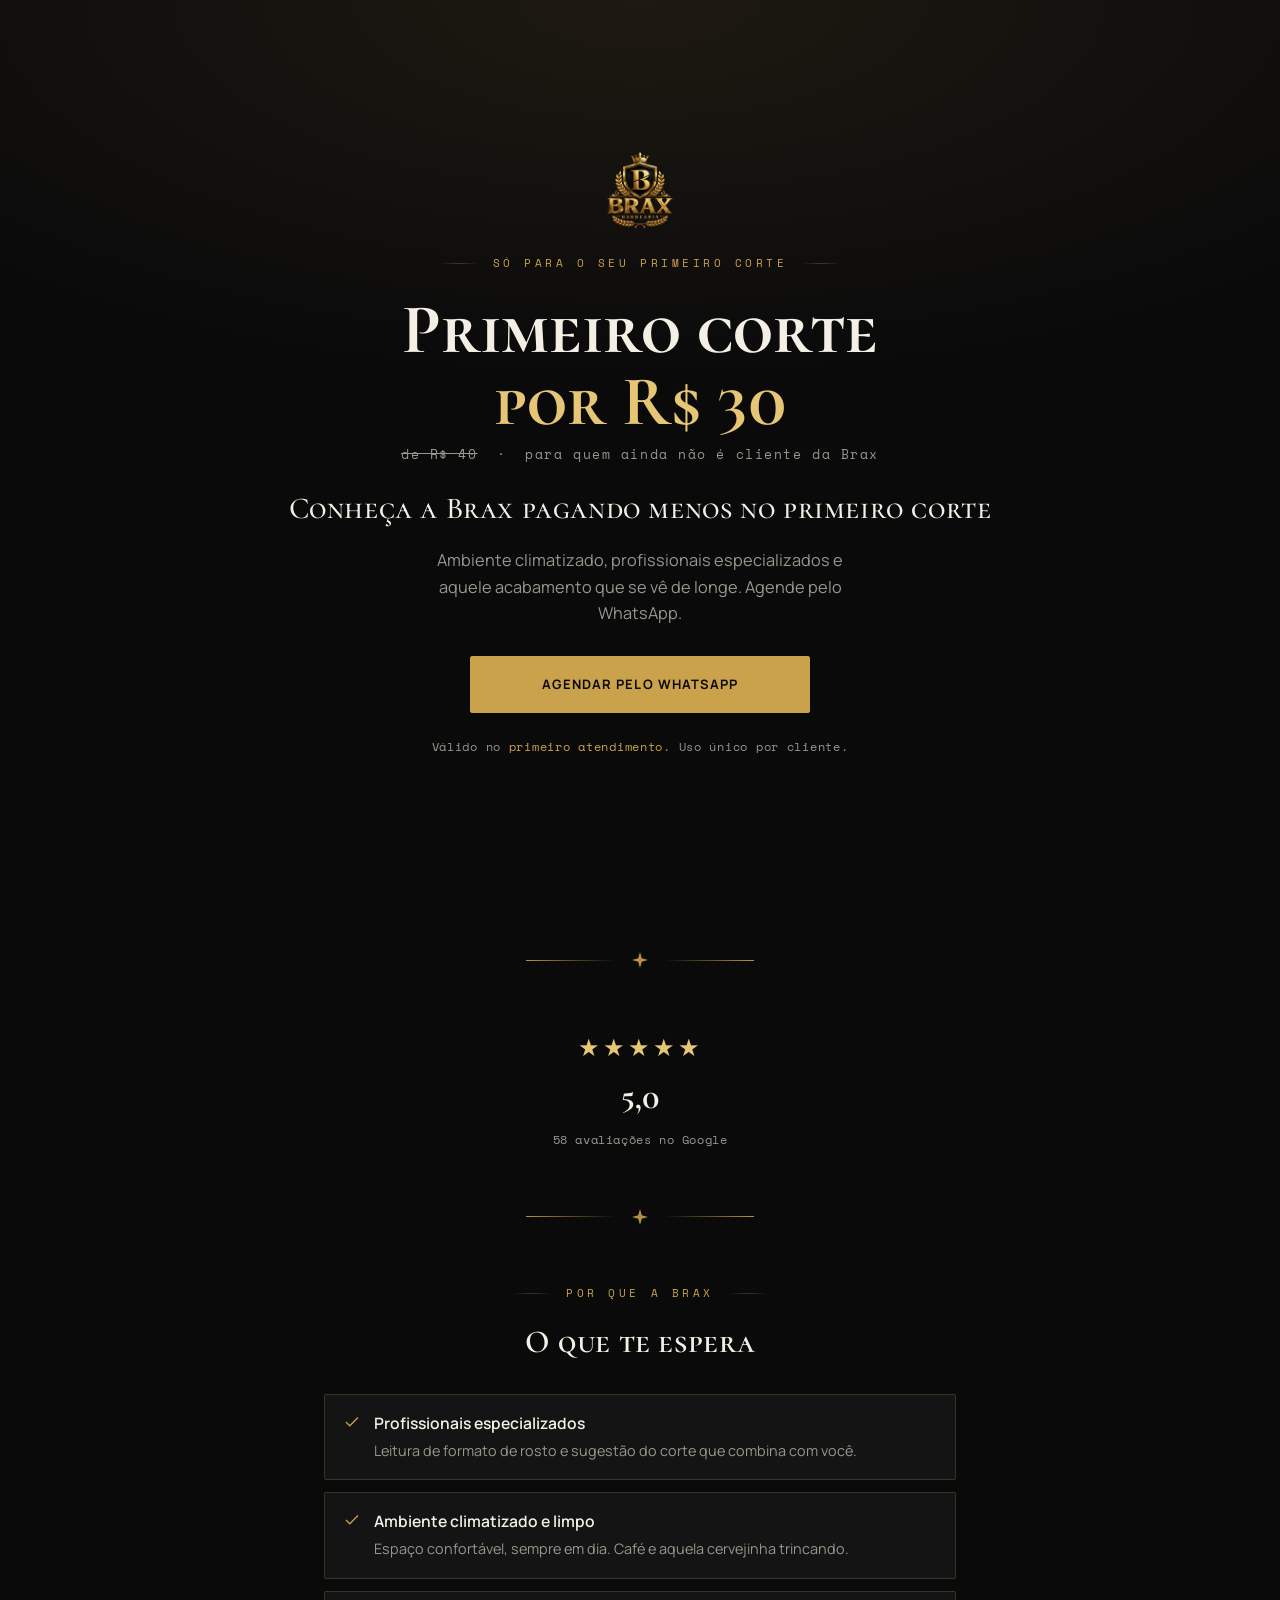
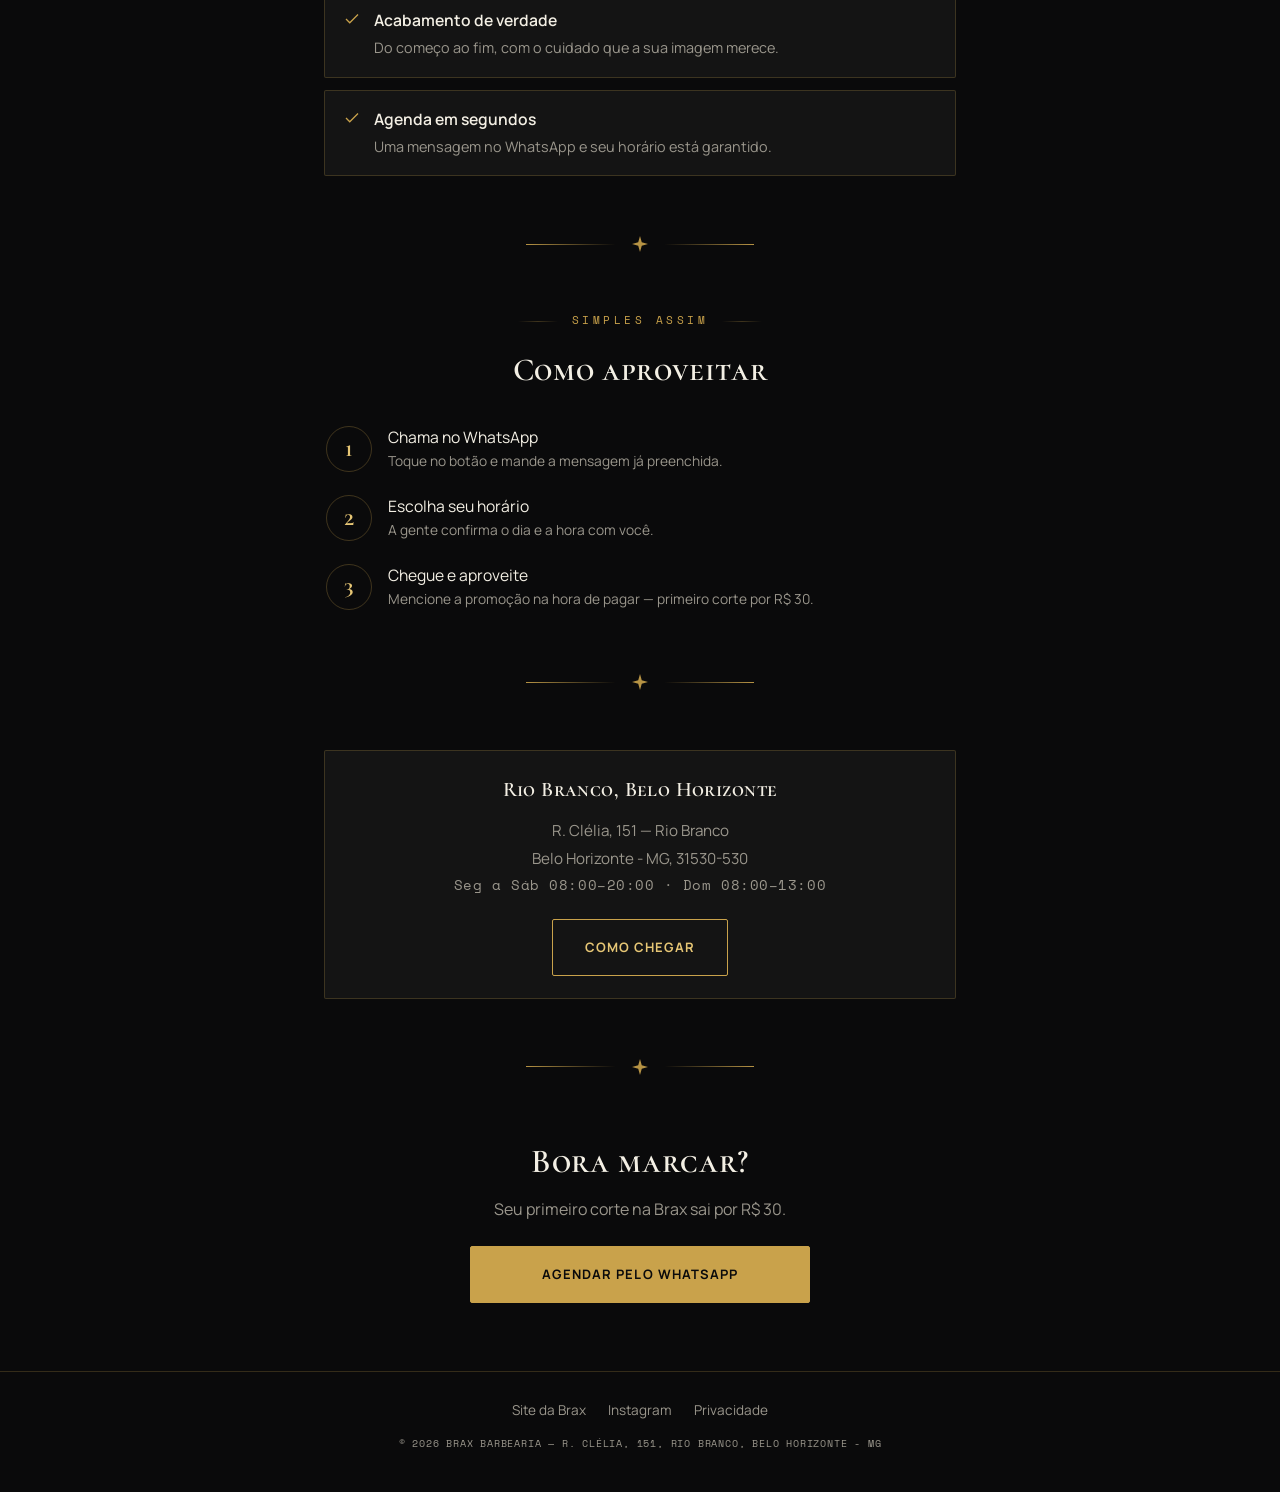
==== Site Brax/promo/index.html @ 13283f32 "promo: versao fixa sem mes (oferta permanente); instrucoes p/ promo sazonal no comentario Co-Authore" ====
<!DOCTYPE html>
<html lang="pt-BR">
<head>
<meta charset="UTF-8">
<meta name="viewport" content="width=device-width, initial-scale=1.0">
<title>Promoção — Primeiro corte por R$ 30 | Brax Barbearia</title>
<meta name="description" content="Primeiro corte na Brax Barbearia por R$ 30. Oferta para novos clientes em Belo Horizonte. Agende pelo WhatsApp.">
<link rel="canonical" href="https://braxbarbearia.com.br/promo">

<!-- Google tag (gtag.js) -->
<script async src="https://www.googletagmanager.com/gtag/js?id=G-MPMCFSD4QN"></script>
<script>
  window.dataLayer = window.dataLayer || [];
  function gtag(){dataLayer.push(arguments);}
  gtag('js', new Date());
  gtag('config', 'G-MPMCFSD4QN', { page_path: '/promo' });
</script>

<link rel="icon" type="image/x-icon" href="../assets/favicon.ico">
<link rel="icon" type="image/png" sizes="192x192" href="../assets/favicon-192.png">
<link rel="apple-touch-icon" sizes="180x180" href="../assets/apple-touch-icon.png">

<meta property="og:type" content="website">
<meta property="og:url" content="https://braxbarbearia.com.br/promo">
<meta property="og:title" content="Primeiro corte por R$ 30 — Brax Barbearia">
<meta property="og:description" content="Oferta para novos clientes. Agende pelo WhatsApp e venha conhecer a Brax.">
<meta property="og:image" content="https://braxbarbearia.com.br/assets/og-image.jpg">
<meta property="og:image:width" content="1200">
<meta property="og:image:height" content="630">
<meta property="og:locale" content="pt_BR">
<meta name="twitter:card" content="summary_large_image">
<meta name="twitter:title" content="Primeiro corte por R$ 30 — Brax Barbearia">
<meta name="twitter:description" content="Oferta para novos clientes. Agende pelo WhatsApp.">
<meta name="twitter:image" content="https://braxbarbearia.com.br/assets/og-image.jpg">

<link rel="preconnect" href="https://fonts.googleapis.com">
<link rel="preconnect" href="https://fonts.gstatic.com" crossorigin>
<link href="https://fonts.googleapis.com/css2?family=Cormorant+SC:wght@500;600;700&family=Manrope:wght@400;500;600;700&family=Space+Mono:wght@400;700&display=swap" rel="stylesheet">

<style>
  :root{
    --bg:#0a0a0b;
    --surface:#141414;
    --surface-2:#1b1a18;
    --gold:#c9a24b;
    --gold-bright:#e6c675;
    --gold-dim: rgba(201,162,75,0.28);
    --ivory:#f3efe4;
    --muted:#9a968c;
    --line: rgba(201,162,75,0.22);
    --radius: 2px;
  }
  *{ margin:0; padding:0; box-sizing:border-box; }
  html{ scroll-behavior:smooth; }
  body{
    background:var(--bg);
    color:var(--ivory);
    font-family:'Manrope', -apple-system, BlinkMacSystemFont, 'Segoe UI', sans-serif;
    line-height:1.6;
    -webkit-font-smoothing:antialiased;
    overflow-x:hidden;
  }
  h1,h2,h3{ font-family:'Cormorant SC', 'Palatino Linotype', Georgia, serif; font-weight:600; letter-spacing:0.02em; text-wrap:balance; }
  .mono{ font-family:'Space Mono', ui-monospace, monospace; }
  a{ color:inherit; text-decoration:none; }
  img{ max-width:100%; display:block; }
  .wrap{ max-width:680px; margin:0 auto; padding:0 24px; }

  .eyebrow{
    font-family:'Space Mono', monospace;
    font-size:11px; letter-spacing:0.32em; text-transform:uppercase;
    color:var(--gold);
    display:flex; align-items:center; justify-content:center; gap:14px;
  }
  .eyebrow::before, .eyebrow::after{
    content:""; width:40px; height:1px;
    background:linear-gradient(to right, transparent, var(--gold-dim), transparent);
  }

  .btn{
    display:inline-flex; align-items:center; justify-content:center; gap:10px;
    padding:17px 32px;
    font-family:'Manrope', sans-serif;
    font-size:13px; letter-spacing:0.08em; text-transform:uppercase; font-weight:700;
    border-radius:var(--radius);
    transition: transform .25s ease, box-shadow .25s ease, background .25s ease, color .25s ease;
    cursor:pointer;
  }
  .btn-primary{ background:var(--gold); color:var(--bg); border:1px solid var(--gold); }
  .btn-primary:hover{ background:var(--gold-bright); transform:translateY(-2px); box-shadow:0 14px 30px -12px rgba(201,162,75,0.55); }
  .btn-ghost{ background:transparent; color:var(--gold-bright); border:1px solid var(--gold); }
  .btn-ghost:hover{ border-color:var(--gold-bright); transform:translateY(-2px); }

  /* ---------- HERO ---------- */
  .hero{
    min-height:100svh;
    display:flex; flex-direction:column; align-items:center; justify-content:center;
    text-align:center;
    padding:64px 24px 56px;
    position:relative;
    background:
      radial-gradient(120% 70% at 50% 0%, rgba(201,162,75,0.10), transparent 60%),
      var(--bg);
  }
  .hero-logo{ width:74px; height:auto; margin-bottom:26px; opacity:.95; }
  .hero .eyebrow{ margin-bottom:22px; }
  .price-line{
    font-family:'Cormorant SC', Georgia, serif;
    font-weight:700;
    font-size:clamp(2.6rem, 11vw, 4.4rem);
    line-height:1.02;
    color:var(--ivory);
    margin-bottom:6px;
  }
  .price-line .val{ color:var(--gold-bright); }
  .from{
    font-family:'Space Mono', monospace;
    font-size:13px; letter-spacing:0.12em; color:var(--muted);
    margin-bottom:20px;
  }
  .from s{ color:var(--muted); }
  h1{
    font-size:clamp(1.35rem, 4.6vw, 1.9rem);
    font-weight:500;
    color:var(--ivory);
    margin-bottom:14px;
  }
  .hero p.sub{
    color:var(--muted);
    font-size:1.02rem;
    max-width:44ch;
    margin:0 auto 30px;
  }
  .cta-row{ display:flex; flex-direction:column; gap:12px; width:100%; max-width:340px; margin:0 auto; }
  .cta-row .btn{ width:100%; }
  .valid{
    margin-top:24px;
    font-family:'Space Mono', monospace;
    font-size:12px; letter-spacing:0.06em; color:var(--muted);
  }
  .valid strong{ color:var(--gold); font-weight:400; }

  /* ---------- DIVIDER ---------- */
  .divider{
    display:flex; align-items:center; justify-content:center; gap:16px;
    padding:52px 0; opacity:.9;
  }
  .divider .rule{ height:1px; width:90px; background:linear-gradient(to var(--dir,right), transparent, var(--gold)); }
  .divider .rule.left{ --dir:left; }

  /* ---------- SECTIONS ---------- */
  section.block{ padding:8px 0; }
  .section-head{ text-align:center; margin-bottom:26px; }
  .section-head .eyebrow{ margin-bottom:14px; }
  .section-head h2{ font-size:clamp(1.5rem, 5vw, 2rem); color:var(--ivory); }

  .rating{
    display:flex; flex-direction:column; align-items:center; gap:6px;
    text-align:center;
  }
  .rating .stars{ color:var(--gold-bright); font-size:1.5rem; letter-spacing:3px; }
  .rating .score{ font-family:'Cormorant SC', serif; font-weight:700; font-size:2rem; color:var(--ivory); }
  .rating .count{ font-family:'Space Mono', monospace; font-size:12px; letter-spacing:.05em; color:var(--muted); }

  .perks{ display:grid; gap:12px; }
  .perk{
    display:flex; align-items:flex-start; gap:13px;
    background:var(--surface);
    border:1px solid var(--line);
    border-radius:var(--radius);
    padding:16px 18px;
  }
  .perk svg{ flex-shrink:0; margin-top:2px; color:var(--gold); }
  .perk b{ display:block; font-weight:600; color:var(--ivory); margin-bottom:2px; font-size:.98rem; }
  .perk span{ color:var(--muted); font-size:.9rem; }

  .steps{ display:grid; gap:14px; counter-reset:s; }
  .step{
    display:grid; grid-template-columns:auto 1fr; gap:16px; align-items:center;
    padding:4px 2px;
  }
  .step::before{
    counter-increment:s; content:counter(s);
    font-family:'Cormorant SC', serif; font-weight:700; font-size:1.4rem;
    color:var(--gold-bright);
    width:44px; height:44px; display:grid; place-items:center;
    border:1px solid var(--gold-dim); border-radius:50%;
  }
  .step p{ color:var(--ivory); font-size:.98rem; }
  .step p span{ display:block; color:var(--muted); font-size:.86rem; }

  .loc{
    background:var(--surface);
    border:1px solid var(--line);
    border-radius:var(--radius);
    padding:22px;
    text-align:center;
  }
  .loc h3{ font-size:1.3rem; color:var(--ivory); margin-bottom:12px; }
  .loc .info{ color:var(--muted); font-size:.95rem; margin-bottom:4px; }
  .loc .info.mono{ font-size:.85rem; letter-spacing:.04em; }
  .loc .btn{ margin-top:18px; }

  .final{
    text-align:center;
    padding:8px 0 12px;
  }
  .final h2{ font-size:clamp(1.5rem, 5.5vw, 2.1rem); color:var(--ivory); margin-bottom:8px; }
  .final p{ color:var(--muted); margin-bottom:24px; }
  .final .btn{ width:100%; max-width:340px; }

  footer{
    margin-top:56px;
    border-top:1px solid var(--line);
    padding:28px 24px 40px;
    text-align:center;
  }
  footer .flinks{ display:flex; gap:22px; justify-content:center; flex-wrap:wrap; margin-bottom:14px; font-size:.85rem; }
  footer .flinks a{ color:var(--muted); transition:color .2s; }
  footer .flinks a:hover{ color:var(--gold-bright); }
  footer .copy{ font-family:'Space Mono', monospace; font-size:10px; letter-spacing:.08em; color:var(--muted); }

  :focus-visible{ outline:2px solid var(--gold-bright); outline-offset:3px; }
  @media (prefers-reduced-motion: reduce){
    *{ transition-duration:.01ms !important; scroll-behavior:auto !important; }
  }
</style>
</head>
<body>

<!-- ============================================================= -->
<!--  VERSÃO FIXA (padrão): oferta permanente de primeiro corte.     -->
<!--                                                                 -->
<!--  Para uma PROMO SAZONAL COM PRAZO (Dia dos Pais, Namorados...):  -->
<!--   1. eyebrow  -> nome da data ("Dia dos Pais")                   -->
<!--   2. price-line / from / h1 / sub -> a oferta do evento          -->
<!--   3. .valid   -> "Só até DD/MM." (prazo real)                    -->
<!--   4. texto do WhatsApp nos 2 botões (data-wa)                    -->
<!--  Depois do evento, voltar para esta versão fixa.                 -->
<!-- ============================================================= -->

<section class="hero">
  <img src="../assets/logo.png" alt="Brax Barbearia" class="hero-logo">
  <p class="eyebrow">Só para o seu primeiro corte</p>

  <div class="price-line">Primeiro corte<br><span class="val">por R$ 30</span></div>
  <p class="from"><s>de R$ 40</s> &nbsp;·&nbsp; para quem ainda não é cliente da Brax</p>

  <h1>Conheça a Brax pagando menos no primeiro corte</h1>
  <p class="sub">Ambiente climatizado, profissionais especializados e aquele acabamento que se vê de longe. Agende pelo WhatsApp.</p>

  <div class="cta-row">
    <a class="btn btn-primary" data-wa href="https://wa.me/5531992916354?text=Ol%C3%A1!%20Vim%20pela%20promo%C3%A7%C3%A3o%20do%20primeiro%20corte%20por%20R%2430%20e%20quero%20agendar." target="_blank" rel="noopener">Agendar pelo WhatsApp</a>
  </div>

  <p class="valid">Válido no <strong>primeiro atendimento</strong>. Uso único por cliente.</p>
</section>

<div class="divider"><span class="rule left"></span><svg width="16" height="16" viewBox="0 0 18 18" fill="none"><path d="M9 0L11 7L18 9L11 11L9 18L7 11L0 9L7 7L9 0Z" fill="#c9a24b"/></svg><span class="rule"></span></div>

<div class="wrap">

  <section class="block">
    <div class="rating">
      <span class="stars">★★★★★</span>
      <span class="score">5,0</span>
      <span class="count">58 avaliações no Google</span>
    </div>
  </section>

  <div class="divider"><span class="rule left"></span><svg width="16" height="16" viewBox="0 0 18 18" fill="none"><path d="M9 0L11 7L18 9L11 11L9 18L7 11L0 9L7 7L9 0Z" fill="#c9a24b"/></svg><span class="rule"></span></div>

  <section class="block">
    <div class="section-head">
      <p class="eyebrow">Por que a Brax</p>
      <h2>O que te espera</h2>
    </div>
    <div class="perks">
      <div class="perk">
        <svg width="18" height="18" viewBox="0 0 24 24" fill="none" stroke="currentColor" stroke-width="1.7"><path d="M20 6 9 17l-5-5"/></svg>
        <div><b>Profissionais especializados</b><span>Leitura de formato de rosto e sugestão do corte que combina com você.</span></div>
      </div>
      <div class="perk">
        <svg width="18" height="18" viewBox="0 0 24 24" fill="none" stroke="currentColor" stroke-width="1.7"><path d="M20 6 9 17l-5-5"/></svg>
        <div><b>Ambiente climatizado e limpo</b><span>Espaço confortável, sempre em dia. Café e aquela cervejinha trincando.</span></div>
      </div>
      <div class="perk">
        <svg width="18" height="18" viewBox="0 0 24 24" fill="none" stroke="currentColor" stroke-width="1.7"><path d="M20 6 9 17l-5-5"/></svg>
        <div><b>Acabamento de verdade</b><span>Do começo ao fim, com o cuidado que a sua imagem merece.</span></div>
      </div>
      <div class="perk">
        <svg width="18" height="18" viewBox="0 0 24 24" fill="none" stroke="currentColor" stroke-width="1.7"><path d="M20 6 9 17l-5-5"/></svg>
        <div><b>Agenda em segundos</b><span>Uma mensagem no WhatsApp e seu horário está garantido.</span></div>
      </div>
    </div>
  </section>

  <div class="divider"><span class="rule left"></span><svg width="16" height="16" viewBox="0 0 18 18" fill="none"><path d="M9 0L11 7L18 9L11 11L9 18L7 11L0 9L7 7L9 0Z" fill="#c9a24b"/></svg><span class="rule"></span></div>

  <section class="block">
    <div class="section-head">
      <p class="eyebrow">Simples assim</p>
      <h2>Como aproveitar</h2>
    </div>
    <div class="steps">
      <div class="step"><p>Chama no WhatsApp<span>Toque no botão e mande a mensagem já preenchida.</span></p></div>
      <div class="step"><p>Escolha seu horário<span>A gente confirma o dia e a hora com você.</span></p></div>
      <div class="step"><p>Chegue e aproveite<span>Mencione a promoção na hora de pagar — primeiro corte por R$ 30.</span></p></div>
    </div>
  </section>

  <div class="divider"><span class="rule left"></span><svg width="16" height="16" viewBox="0 0 18 18" fill="none"><path d="M9 0L11 7L18 9L11 11L9 18L7 11L0 9L7 7L9 0Z" fill="#c9a24b"/></svg><span class="rule"></span></div>

  <section class="block">
    <div class="loc">
      <h3>Rio Branco, Belo Horizonte</h3>
      <p class="info">R. Clélia, 151 — Rio Branco</p>
      <p class="info">Belo Horizonte - MG, 31530-530</p>
      <p class="info mono">Seg a Sáb 08:00–20:00 · Dom 08:00–13:00</p>
      <a class="btn btn-ghost" href="https://www.google.com/maps/dir/?api=1&destination=R.%20Cl%C3%A9lia%2C%20151%20-%20Rio%20Branco%2C%20Belo%20Horizonte%20-%20MG%2C%2031530-530" target="_blank" rel="noopener">Como chegar</a>
    </div>
  </section>

  <div class="divider"><span class="rule left"></span><svg width="16" height="16" viewBox="0 0 18 18" fill="none"><path d="M9 0L11 7L18 9L11 11L9 18L7 11L0 9L7 7L9 0Z" fill="#c9a24b"/></svg><span class="rule"></span></div>

  <section class="final">
    <h2>Bora marcar?</h2>
    <p>Seu primeiro corte na Brax sai por R$ 30.</p>
    <a class="btn btn-primary" data-wa href="https://wa.me/5531992916354?text=Ol%C3%A1!%20Vim%20pela%20promo%C3%A7%C3%A3o%20do%20primeiro%20corte%20por%20R%2430%20e%20quero%20agendar." target="_blank" rel="noopener">Agendar pelo WhatsApp</a>
  </section>

</div>

<footer>
  <div class="flinks">
    <a href="/">Site da Brax</a>
    <a href="https://instagram.com/braxbarbearia" target="_blank" rel="noopener">Instagram</a>
    <a href="/privacidade.html">Privacidade</a>
  </div>
  <div class="copy">© <span id="year"></span> BRAX BARBEARIA — R. CLÉLIA, 151, RIO BRANCO, BELO HORIZONTE - MG</div>
</footer>

<script>
  document.getElementById('year').textContent = new Date().getFullYear();
  document.querySelectorAll('a[data-wa]').forEach(function (a) {
    a.addEventListener('click', function () {
      if (typeof gtag === 'function') gtag('event', 'whatsapp_click', { link_text: 'promo_primeiro_corte', page: '/promo' });
    });
  });
</script>

</body>
</html>
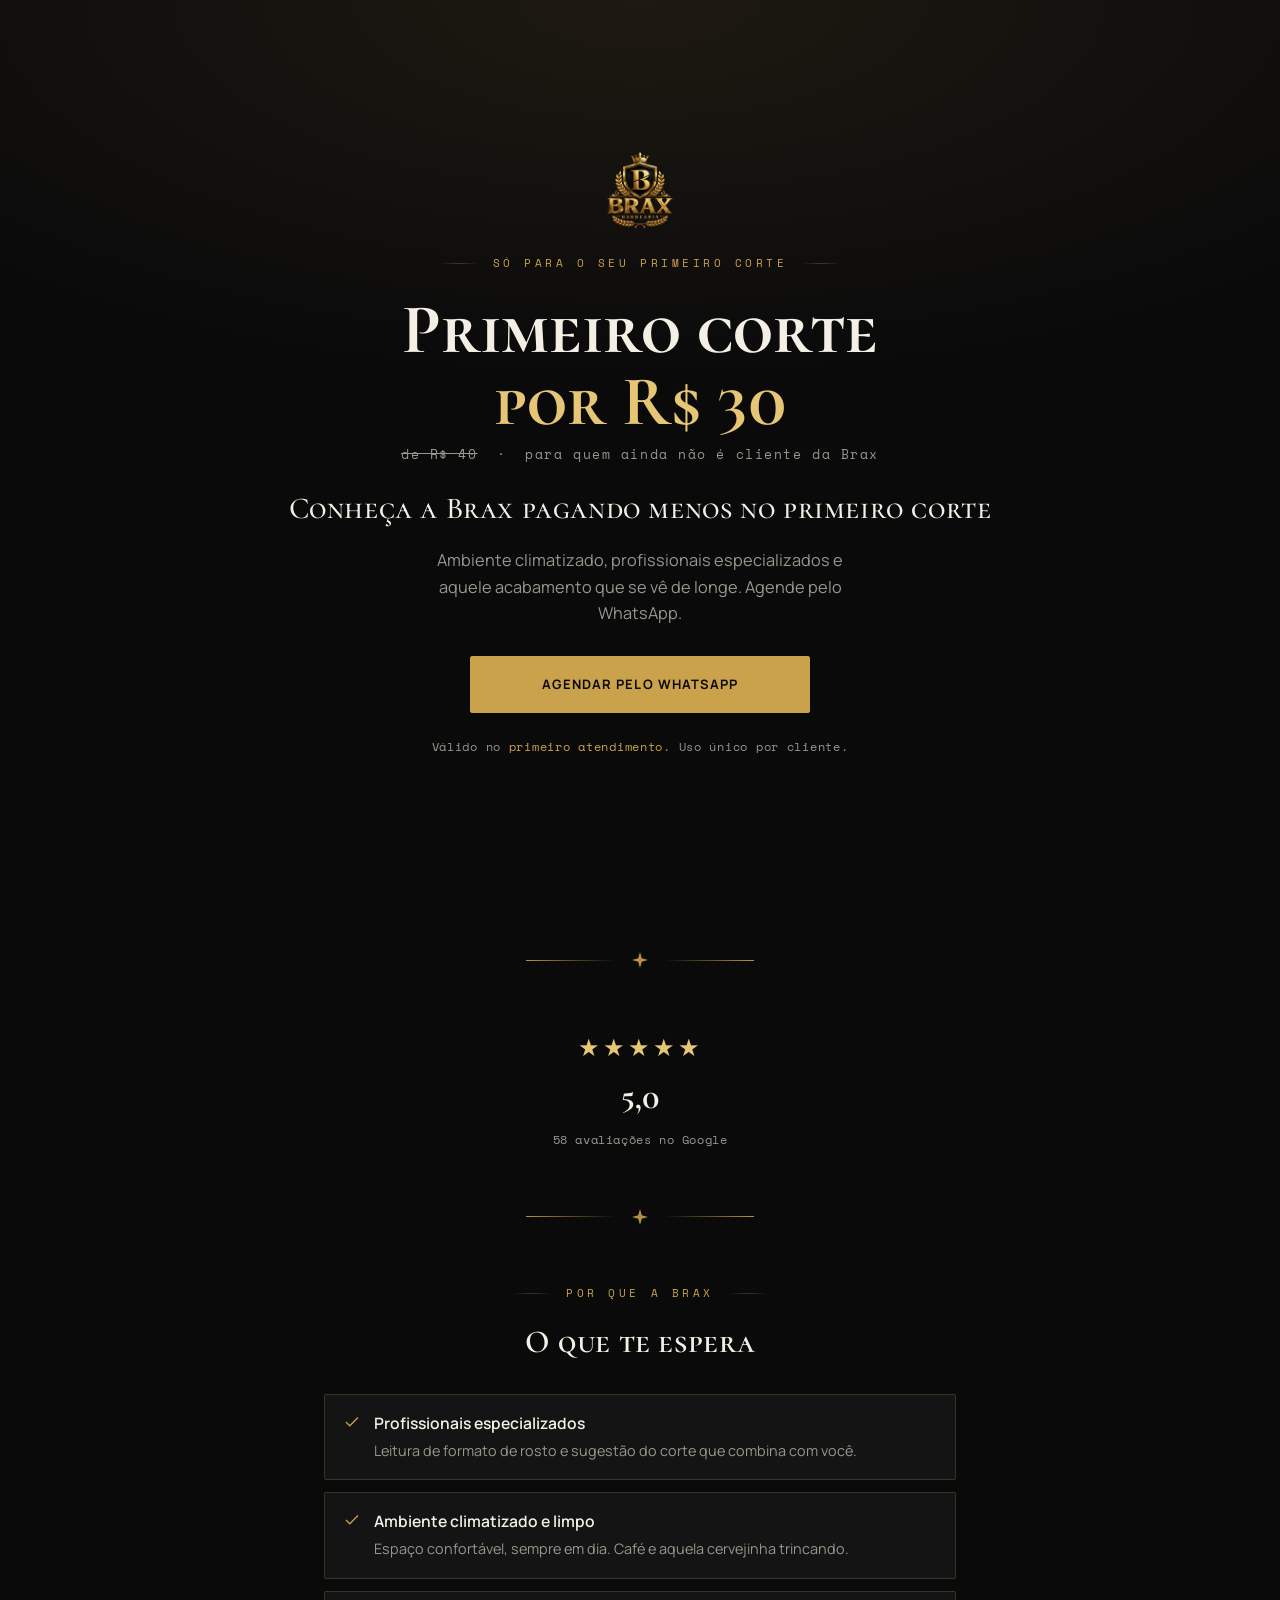
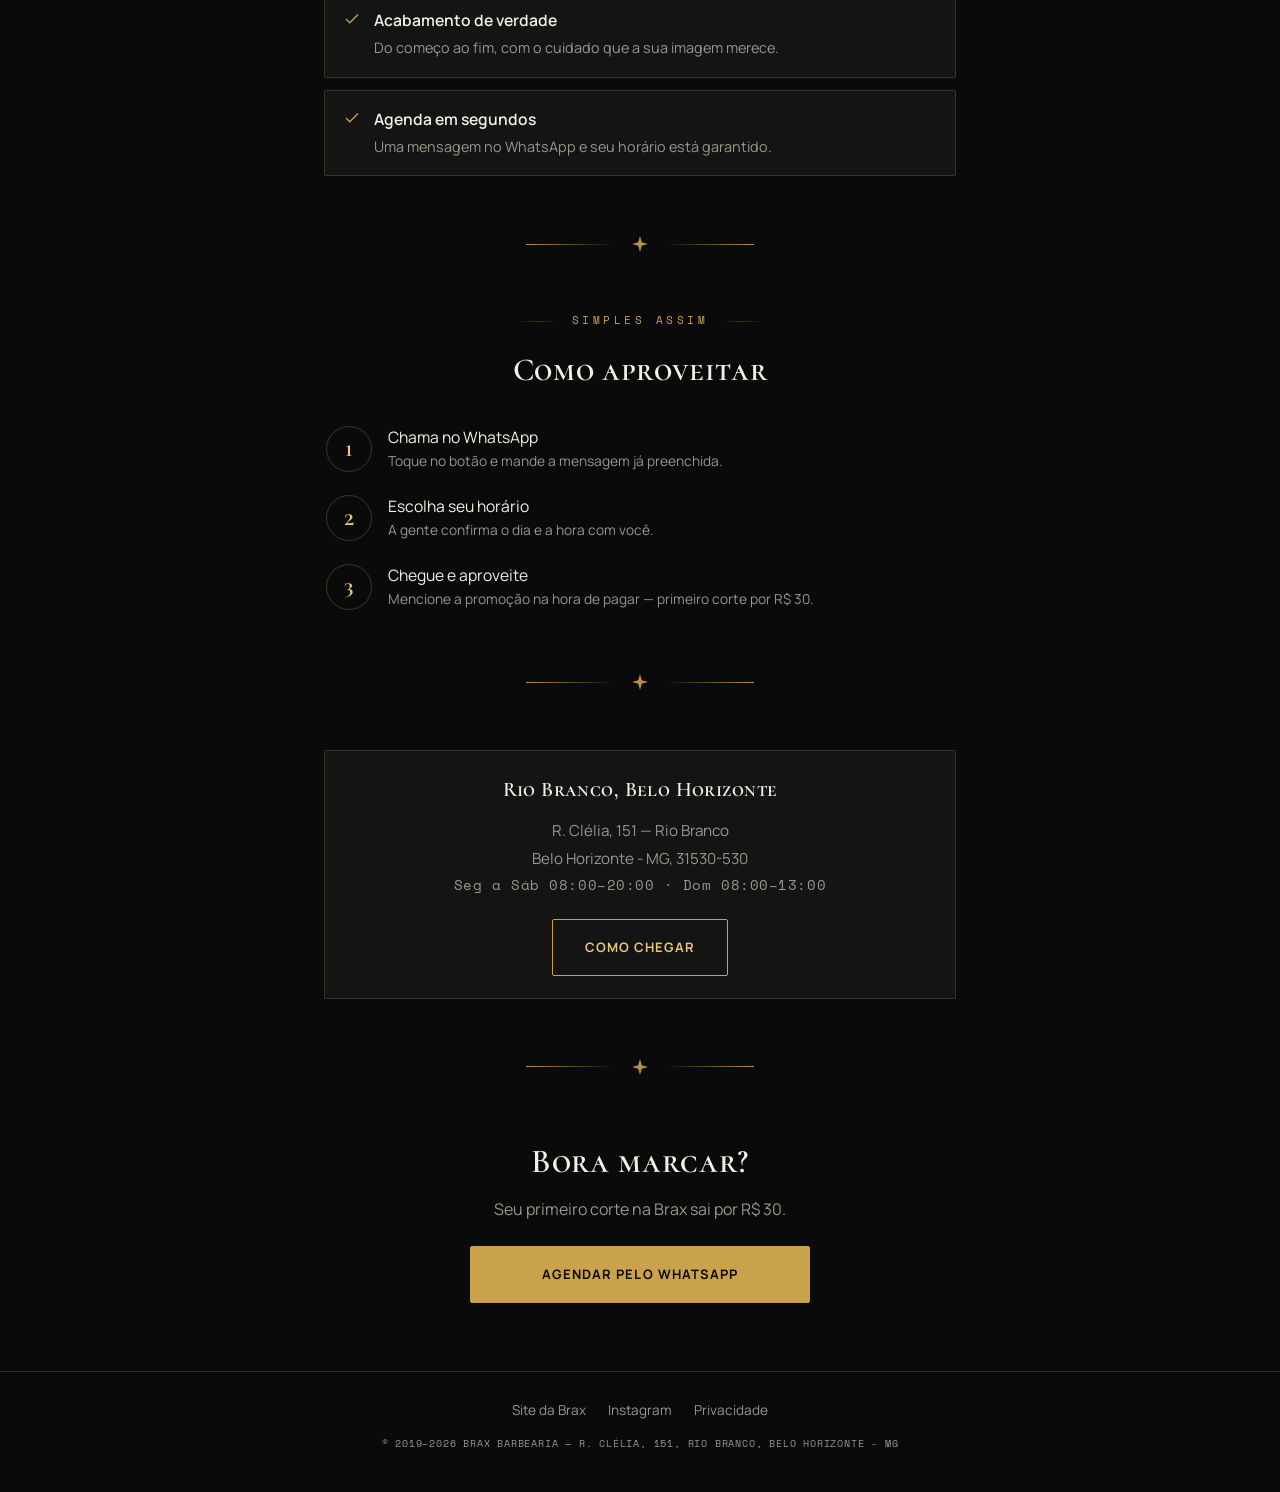
==== commit d2a6cd91: "Rodape: ano fixo no HTML (2019-2026), sem depender de JS O ano vinha de document.getElementById('yea" ====
--- a/Site Brax/promo/index.html
+++ b/Site Brax/promo/index.html
@@ -15,6 +15,23 @@
   gtag('js', new Date());
   gtag('config', 'G-MPMCFSD4QN', { page_path: '/promo' });
 </script>
+
+<!-- Meta Pixel Code -->
+<script>
+  !function(f,b,e,v,n,t,s)
+  {if(f.fbq)return;n=f.fbq=function(){n.callMethod?
+  n.callMethod.apply(n,arguments):n.queue.push(arguments)};
+  if(!f._fbq)f._fbq=n;n.push=n;n.loaded=!0;n.version='2.0';
+  n.queue=[];t=b.createElement(e);t.async=!0;
+  t.src=v;s=b.getElementsByTagName(e)[0];
+  s.parentNode.insertBefore(t,s)}(window, document,'script',
+  'https://connect.facebook.net/en_US/fbevents.js');
+  fbq('init', '4093121740979566');
+  fbq('track', 'PageView');
+</script>
+<noscript><img height="1" width="1" style="display:none"
+  src="https://www.facebook.com/tr?id=4093121740979566&ev=PageView&noscript=1"/></noscript>
+<!-- End Meta Pixel Code -->
 
 <link rel="icon" type="image/x-icon" href="../assets/favicon.ico">
 <link rel="icon" type="image/png" sizes="192x192" href="../assets/favicon-192.png">
@@ -337,14 +354,14 @@
     <a href="https://instagram.com/braxbarbearia" target="_blank" rel="noopener">Instagram</a>
     <a href="/privacidade.html">Privacidade</a>
   </div>
-  <div class="copy">© <span id="year"></span> BRAX BARBEARIA — R. CLÉLIA, 151, RIO BRANCO, BELO HORIZONTE - MG</div>
+  <div class="copy">© 2019–2026 BRAX BARBEARIA — R. CLÉLIA, 151, RIO BRANCO, BELO HORIZONTE - MG</div>
 </footer>
 
 <script>
-  document.getElementById('year').textContent = new Date().getFullYear();
   document.querySelectorAll('a[data-wa]').forEach(function (a) {
     a.addEventListener('click', function () {
       if (typeof gtag === 'function') gtag('event', 'whatsapp_click', { link_text: 'promo_primeiro_corte', page: '/promo' });
+      if (typeof fbq === 'function') fbq('track', 'Lead', { content_name: 'promo_primeiro_corte' });
     });
   });
 </script>
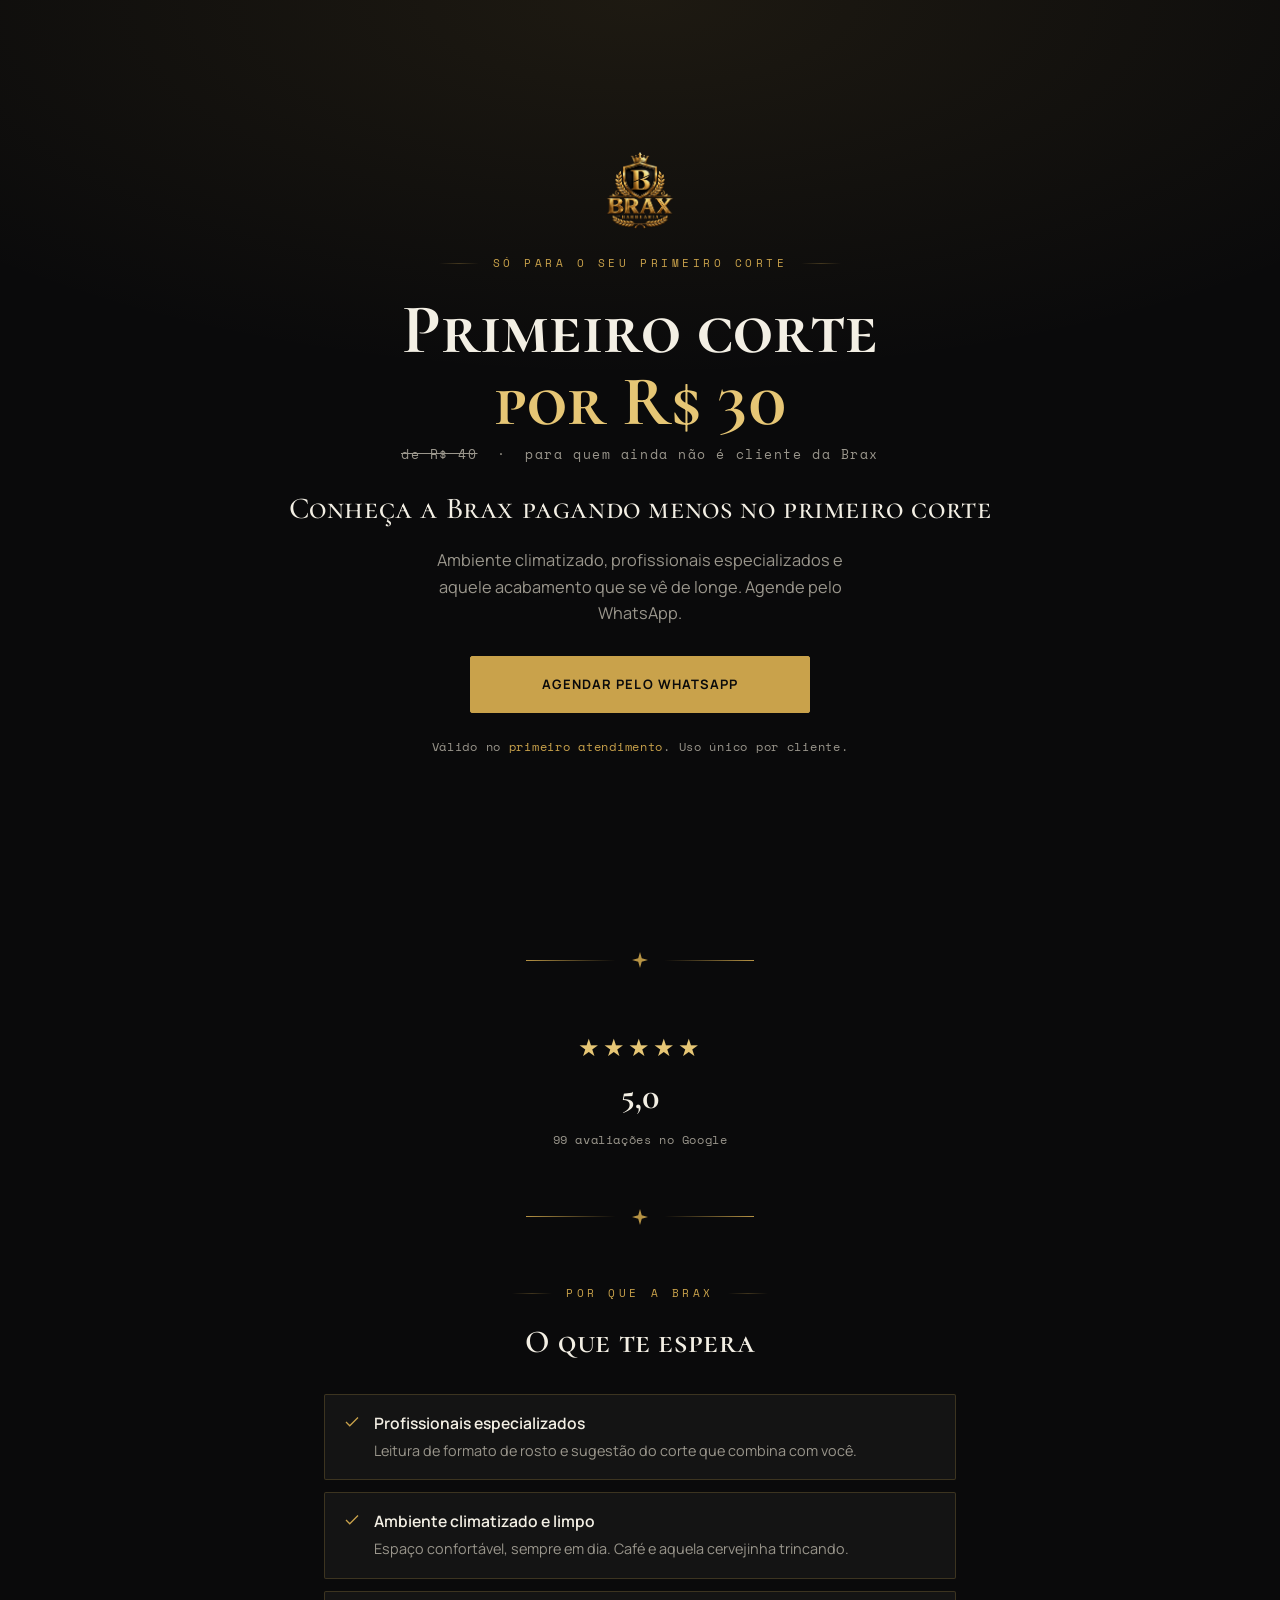
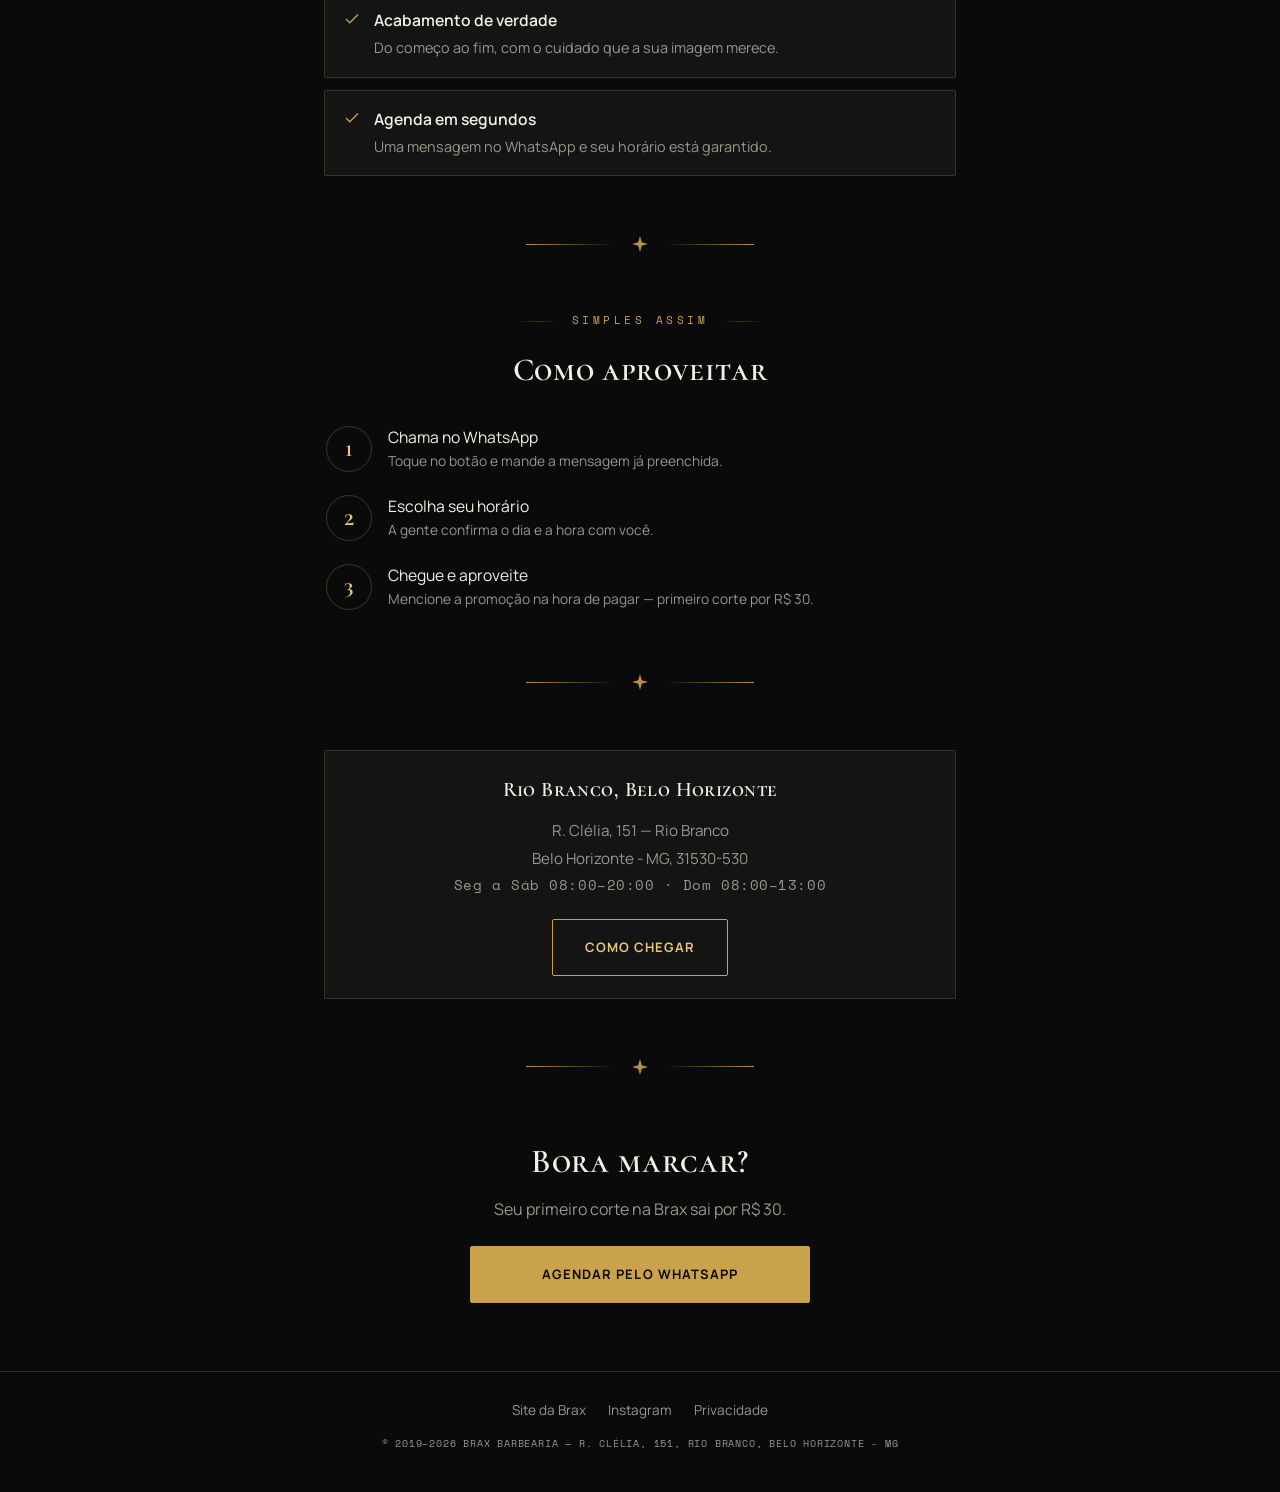
==== commit 4476a0bf: "Atualiza avaliações do Google: 5,0 com 99 avaliações Co-Authored-By: Claude Opus 5.5 <noreply@anthro" ====
--- a/Site Brax/promo/index.html
+++ b/Site Brax/promo/index.html
@@ -5,7 +5,7 @@
 <meta name="viewport" content="width=device-width, initial-scale=1.0">
 <title>Promoção — Primeiro corte por R$ 30 | Brax Barbearia</title>
 <meta name="description" content="Primeiro corte na Brax Barbearia por R$ 30. Oferta para novos clientes em Belo Horizonte. Agende pelo WhatsApp.">
-<link rel="canonical" href="https://braxbarbearia.com.br/promo">
+<link rel="canonical" href="https://braxbarbearia.com.br/promo/">
 
 <!-- Google tag (gtag.js) -->
 <script async src="https://www.googletagmanager.com/gtag/js?id=G-MPMCFSD4QN"></script>
@@ -38,7 +38,7 @@
 <link rel="apple-touch-icon" sizes="180x180" href="../assets/apple-touch-icon.png">
 
 <meta property="og:type" content="website">
-<meta property="og:url" content="https://braxbarbearia.com.br/promo">
+<meta property="og:url" content="https://braxbarbearia.com.br/promo/">
 <meta property="og:title" content="Primeiro corte por R$ 30 — Brax Barbearia">
 <meta property="og:description" content="Oferta para novos clientes. Agende pelo WhatsApp e venha conhecer a Brax.">
 <meta property="og:image" content="https://braxbarbearia.com.br/assets/og-image.jpg">
@@ -281,7 +281,7 @@
     <div class="rating">
       <span class="stars">★★★★★</span>
       <span class="score">5,0</span>
-      <span class="count">58 avaliações no Google</span>
+      <span class="count">99 avaliações no Google</span>
     </div>
   </section>
 
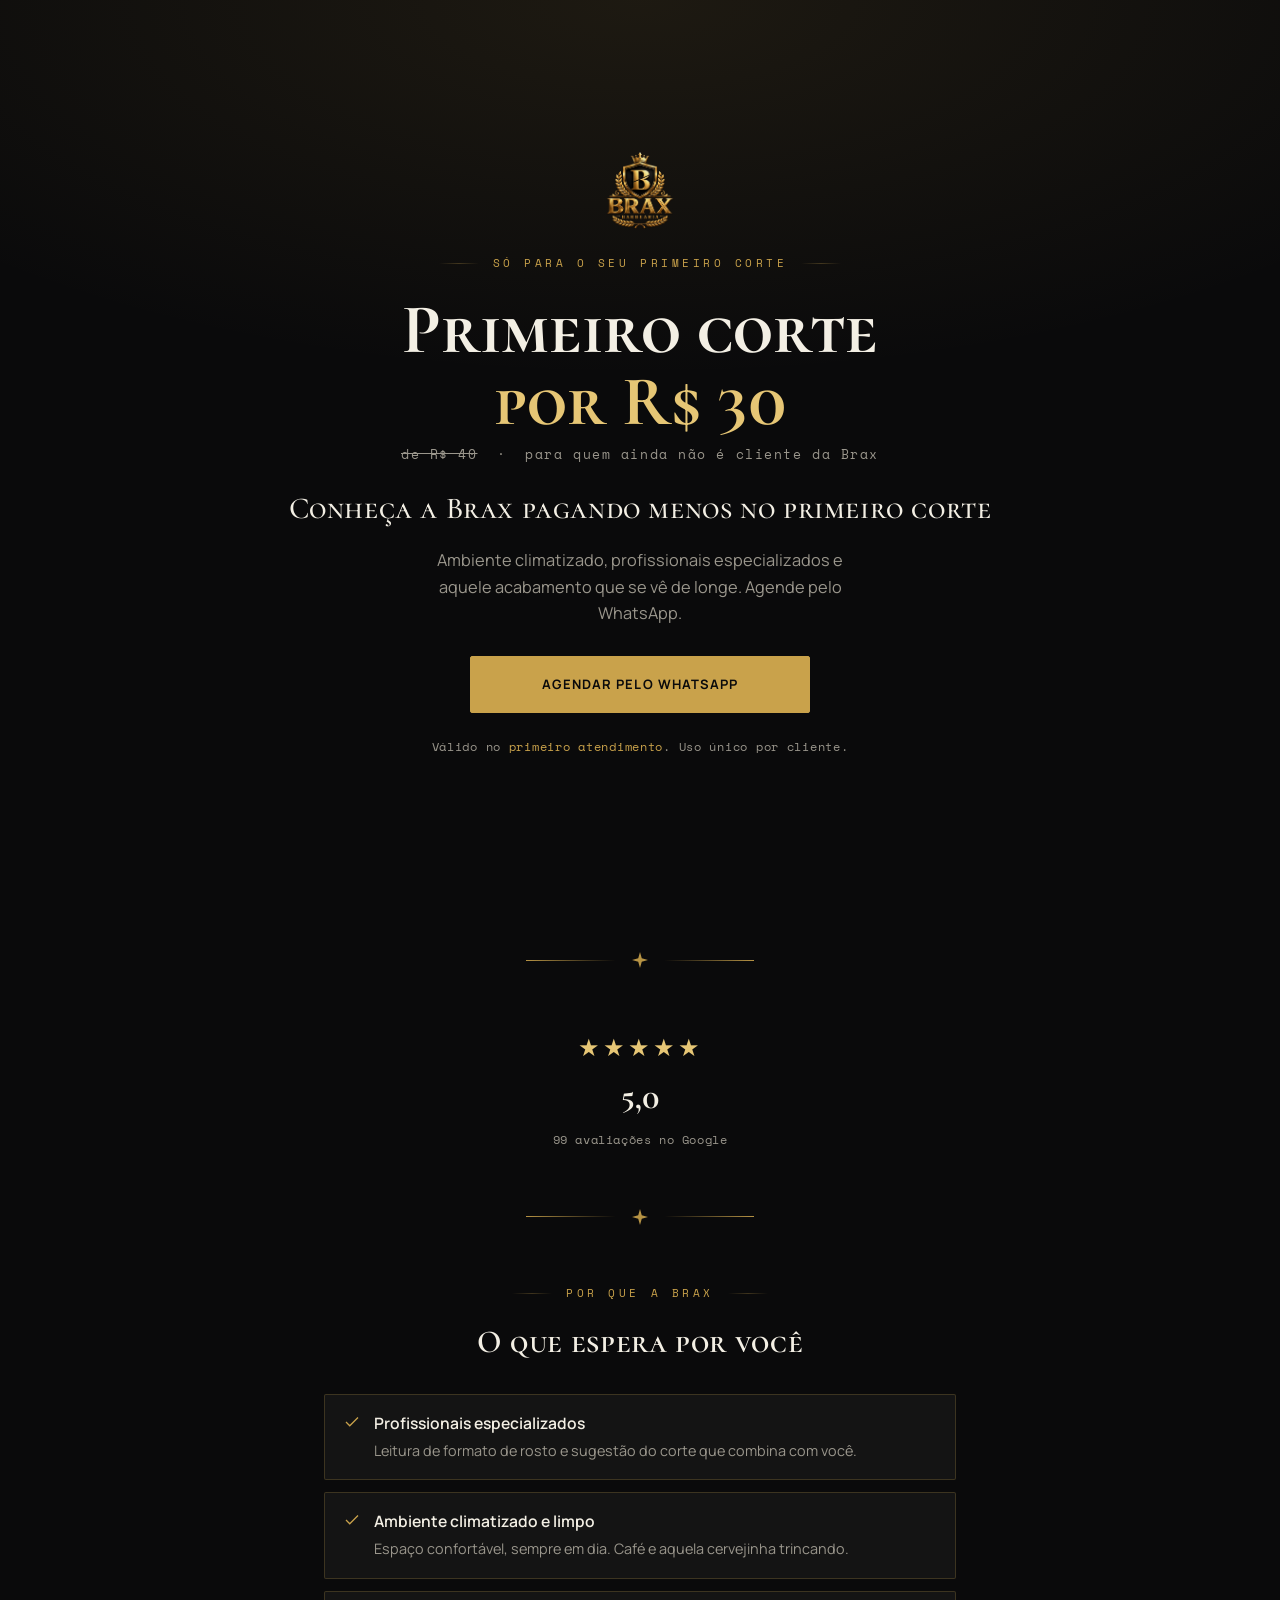
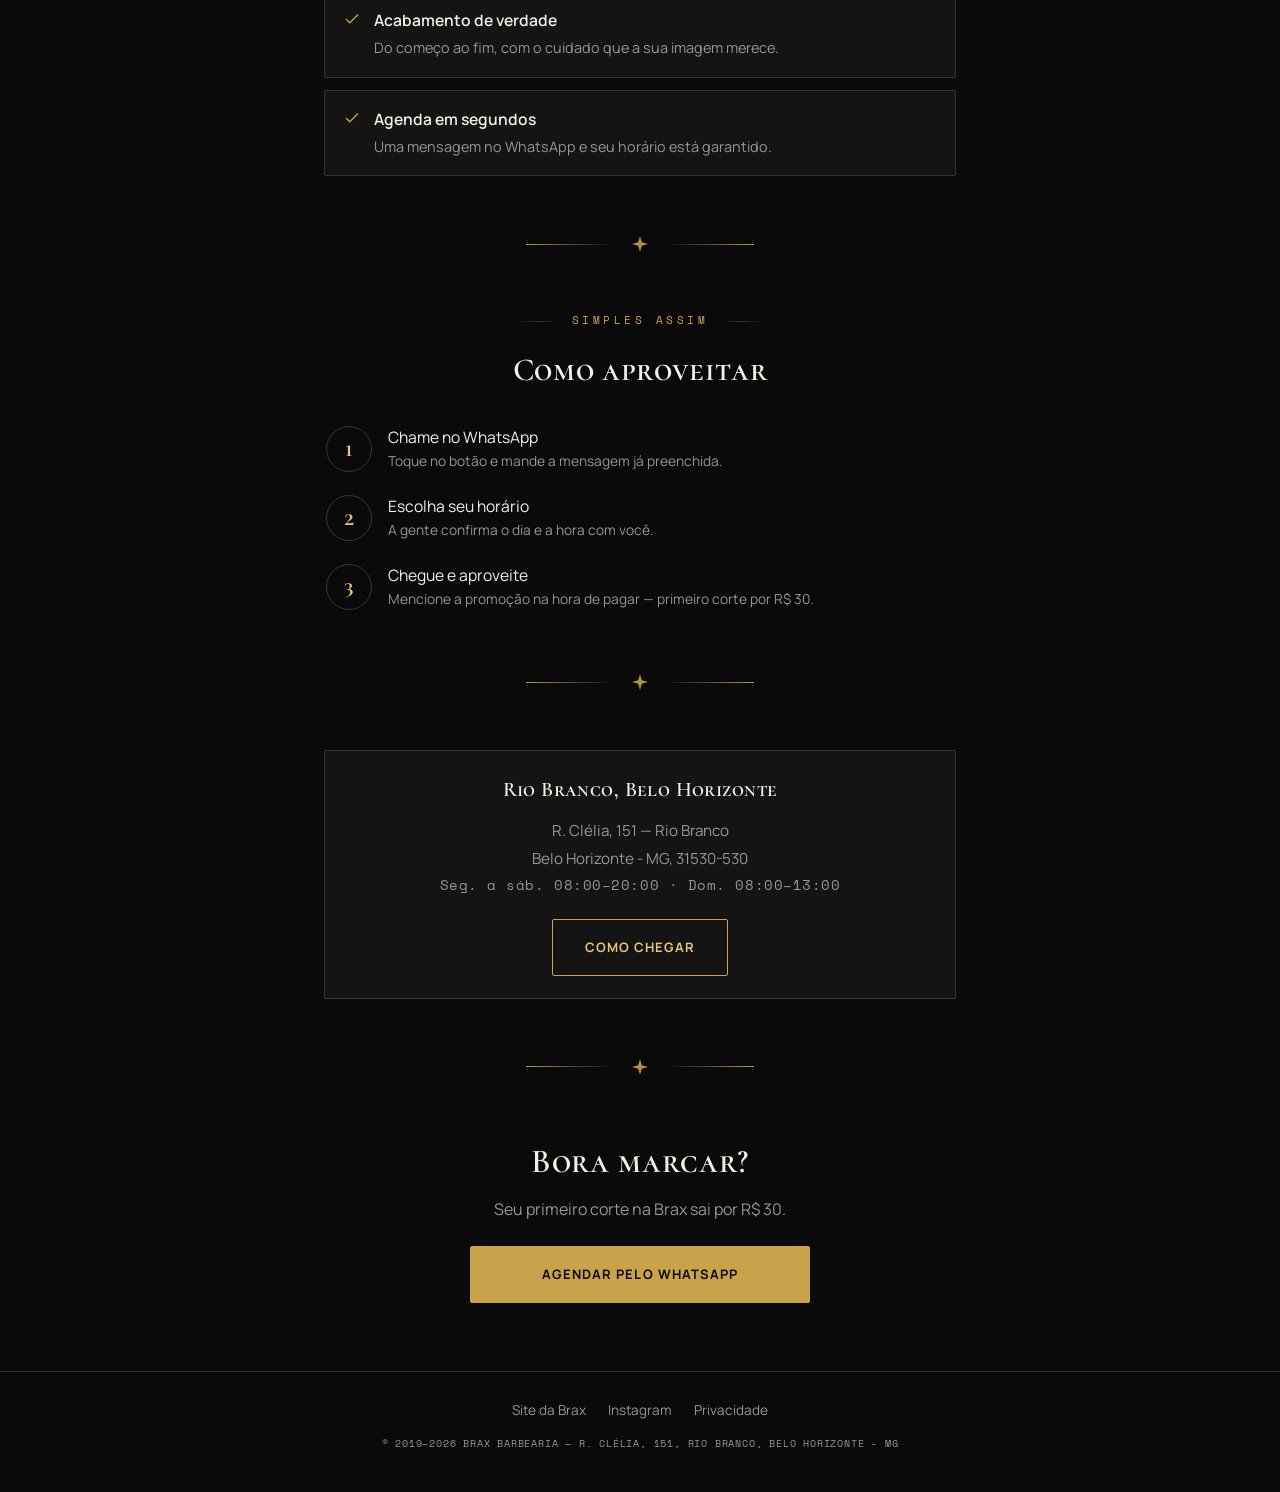
==== commit 07ba88d0: "Revisão ortográfica do site Corrige pontuação, maiúsculas/minúsculas, regência e informalidades (pra" ====
--- a/Site Brax/promo/index.html
+++ b/Site Brax/promo/index.html
@@ -267,7 +267,7 @@
   <p class="sub">Ambiente climatizado, profissionais especializados e aquele acabamento que se vê de longe. Agende pelo WhatsApp.</p>
 
   <div class="cta-row">
-    <a class="btn btn-primary" data-wa href="https://wa.me/5531992916354?text=Ol%C3%A1!%20Vim%20pela%20promo%C3%A7%C3%A3o%20do%20primeiro%20corte%20por%20R%2430%20e%20quero%20agendar." target="_blank" rel="noopener">Agendar pelo WhatsApp</a>
+    <a class="btn btn-primary" data-wa href="https://wa.me/5531992916354?text=Ol%C3%A1!%20Vim%20pela%20promo%C3%A7%C3%A3o%20do%20primeiro%20corte%20por%20R%24%2030%20e%20quero%20agendar." target="_blank" rel="noopener">Agendar pelo WhatsApp</a>
   </div>
 
   <p class="valid">Válido no <strong>primeiro atendimento</strong>. Uso único por cliente.</p>
@@ -290,7 +290,7 @@
   <section class="block">
     <div class="section-head">
       <p class="eyebrow">Por que a Brax</p>
-      <h2>O que te espera</h2>
+      <h2>O que espera por você</h2>
     </div>
     <div class="perks">
       <div class="perk">
@@ -320,7 +320,7 @@
       <h2>Como aproveitar</h2>
     </div>
     <div class="steps">
-      <div class="step"><p>Chama no WhatsApp<span>Toque no botão e mande a mensagem já preenchida.</span></p></div>
+      <div class="step"><p>Chame no WhatsApp<span>Toque no botão e mande a mensagem já preenchida.</span></p></div>
       <div class="step"><p>Escolha seu horário<span>A gente confirma o dia e a hora com você.</span></p></div>
       <div class="step"><p>Chegue e aproveite<span>Mencione a promoção na hora de pagar — primeiro corte por R$ 30.</span></p></div>
     </div>
@@ -333,7 +333,7 @@
       <h3>Rio Branco, Belo Horizonte</h3>
       <p class="info">R. Clélia, 151 — Rio Branco</p>
       <p class="info">Belo Horizonte - MG, 31530-530</p>
-      <p class="info mono">Seg a Sáb 08:00–20:00 · Dom 08:00–13:00</p>
+      <p class="info mono">Seg. a sáb. 08:00–20:00 · Dom. 08:00–13:00</p>
       <a class="btn btn-ghost" href="https://www.google.com/maps/dir/?api=1&destination=R.%20Cl%C3%A9lia%2C%20151%20-%20Rio%20Branco%2C%20Belo%20Horizonte%20-%20MG%2C%2031530-530" target="_blank" rel="noopener">Como chegar</a>
     </div>
   </section>
@@ -343,7 +343,7 @@
   <section class="final">
     <h2>Bora marcar?</h2>
     <p>Seu primeiro corte na Brax sai por R$ 30.</p>
-    <a class="btn btn-primary" data-wa href="https://wa.me/5531992916354?text=Ol%C3%A1!%20Vim%20pela%20promo%C3%A7%C3%A3o%20do%20primeiro%20corte%20por%20R%2430%20e%20quero%20agendar." target="_blank" rel="noopener">Agendar pelo WhatsApp</a>
+    <a class="btn btn-primary" data-wa href="https://wa.me/5531992916354?text=Ol%C3%A1!%20Vim%20pela%20promo%C3%A7%C3%A3o%20do%20primeiro%20corte%20por%20R%24%2030%20e%20quero%20agendar." target="_blank" rel="noopener">Agendar pelo WhatsApp</a>
   </section>
 
 </div>
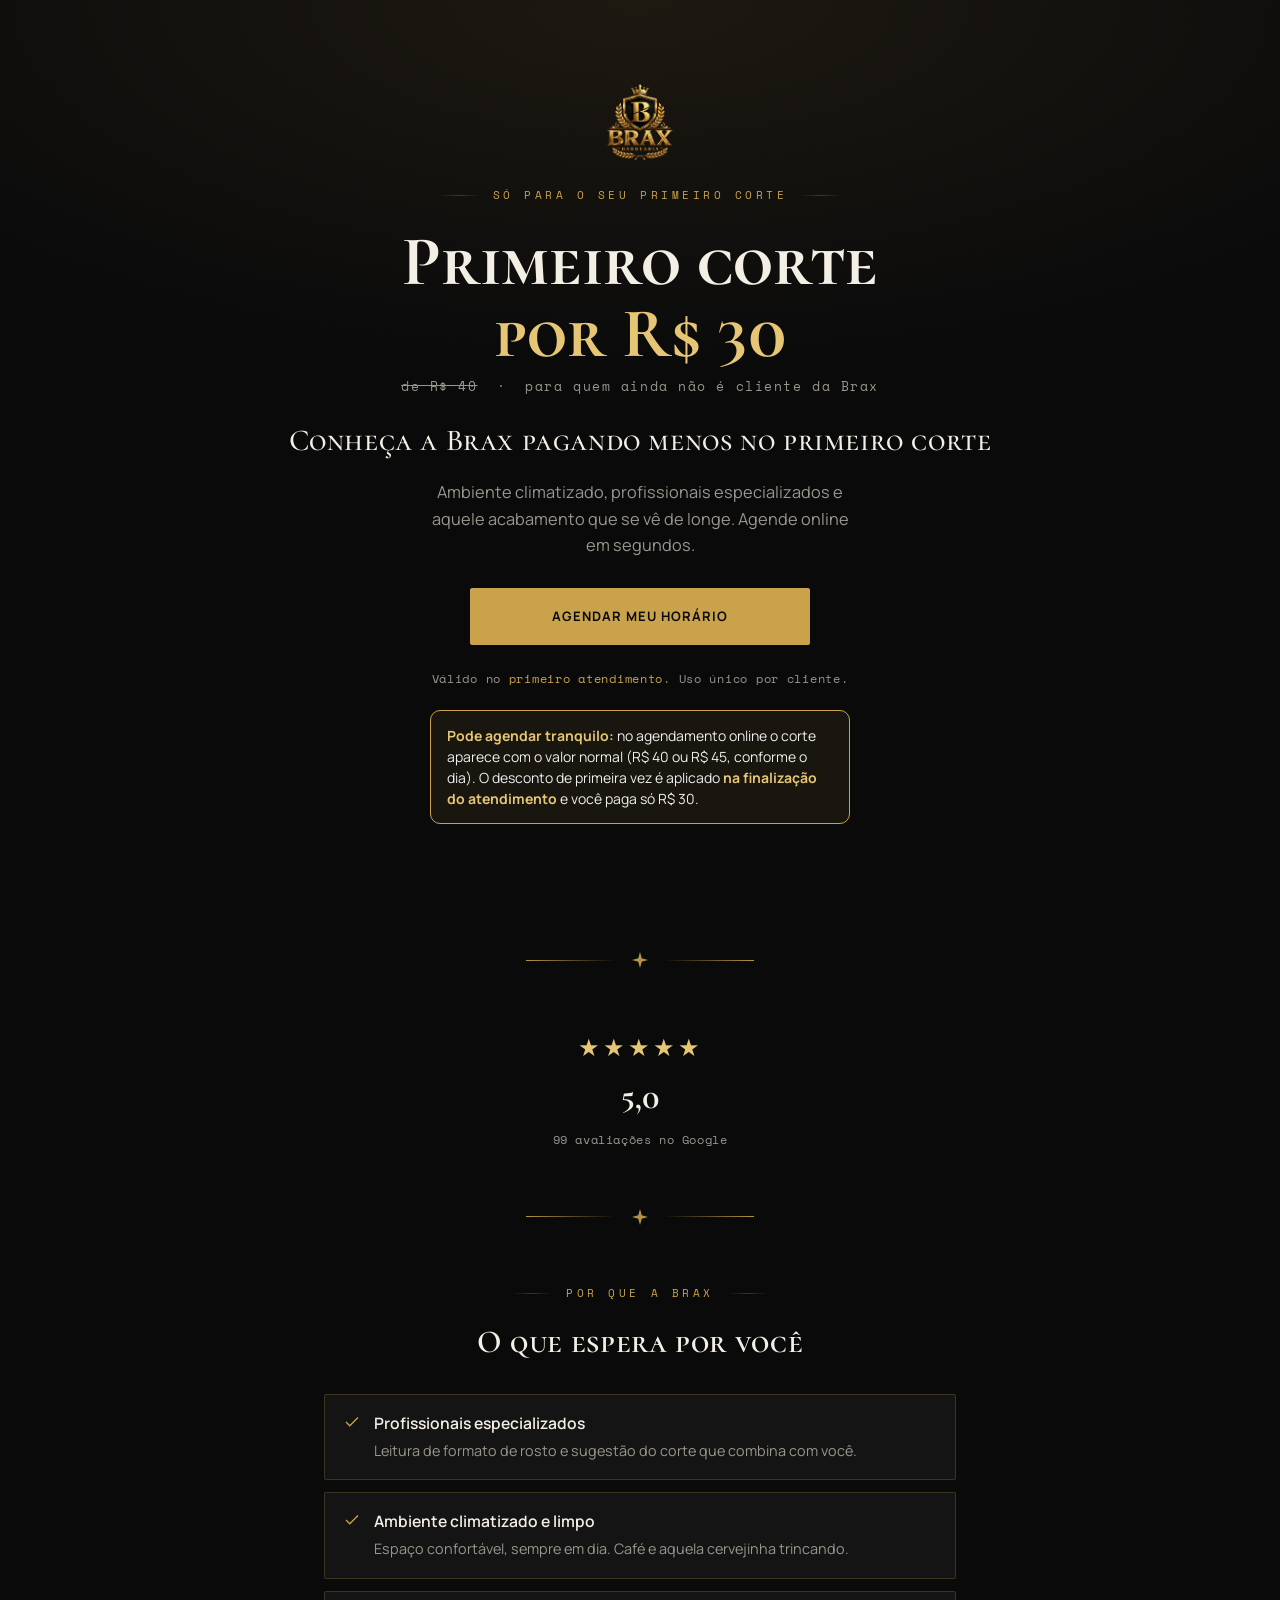
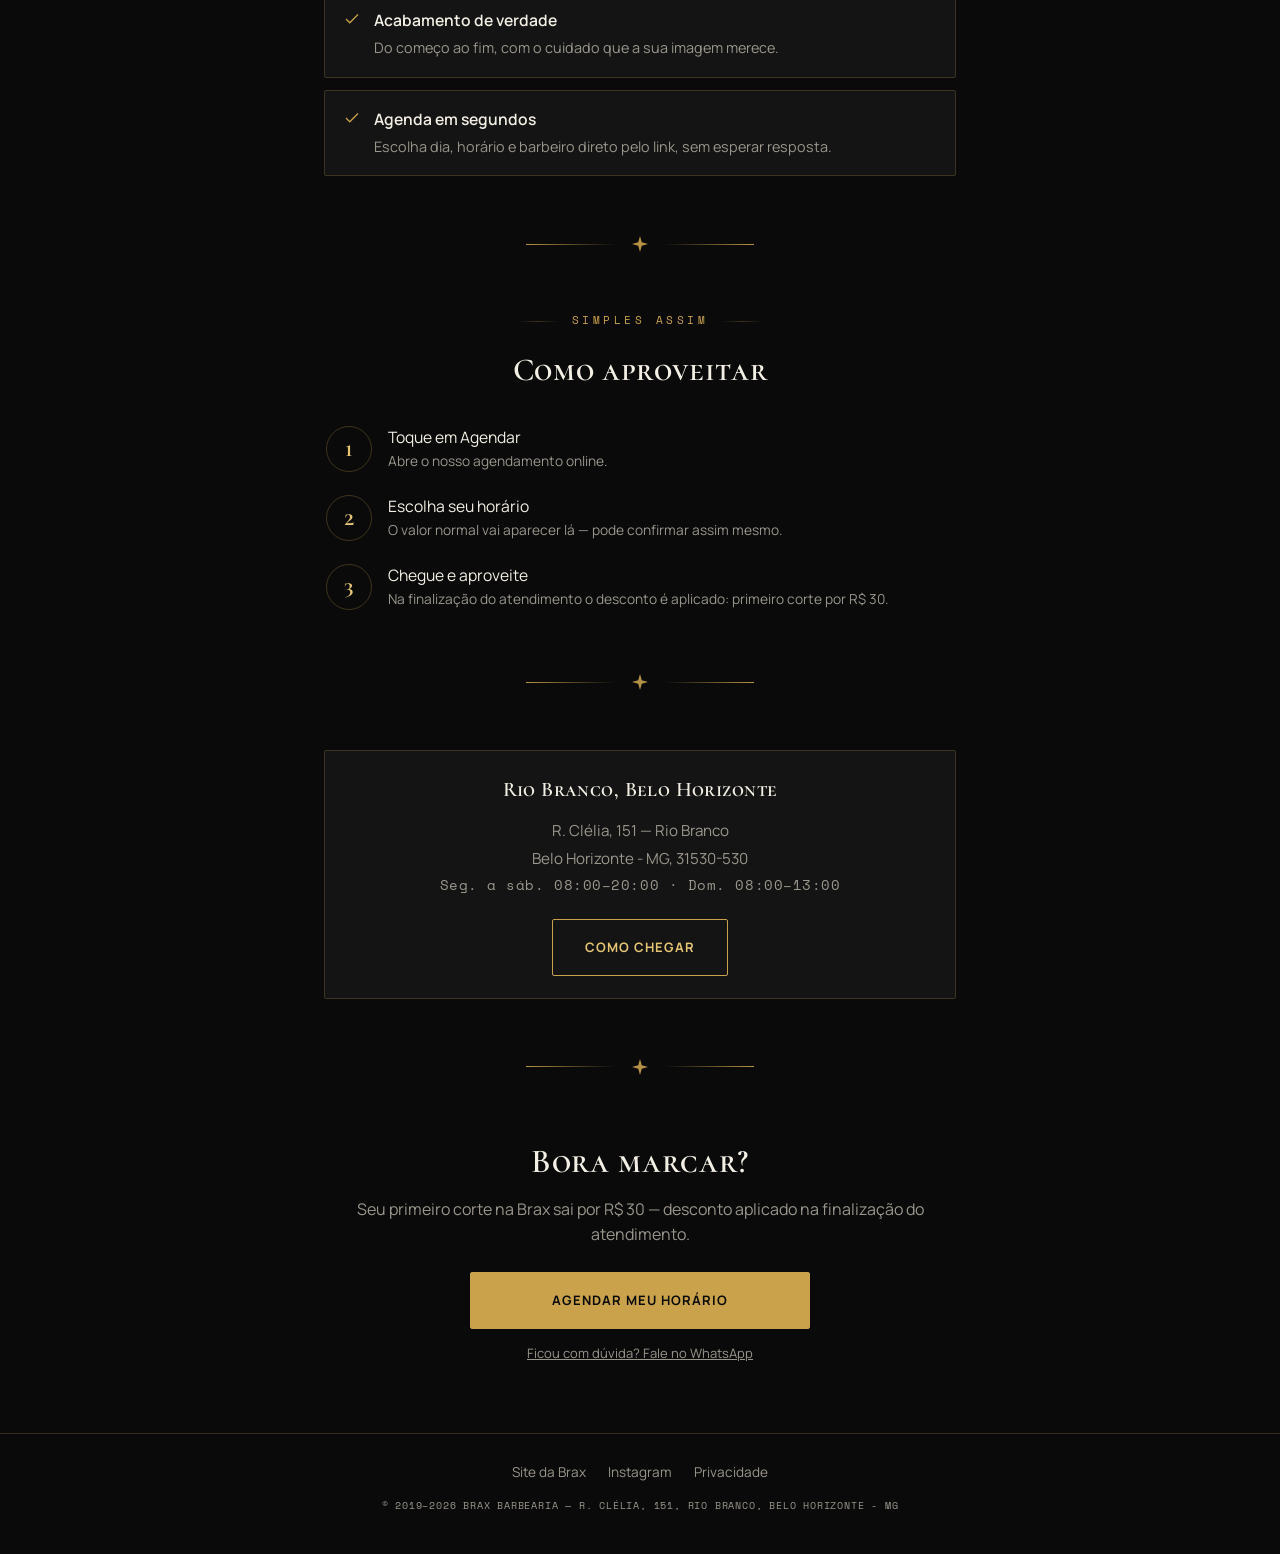
==== commit 63e1f6ea: "Promo: botão leva direto ao agendamento online e aviso de desconto na finalização Co-Authored-By: Cl" ====
--- a/Site Brax/promo/index.html
+++ b/Site Brax/promo/index.html
@@ -4,7 +4,7 @@
 <meta charset="UTF-8">
 <meta name="viewport" content="width=device-width, initial-scale=1.0">
 <title>Promoção — Primeiro corte por R$ 30 | Brax Barbearia</title>
-<meta name="description" content="Primeiro corte na Brax Barbearia por R$ 30. Oferta para novos clientes em Belo Horizonte. Agende pelo WhatsApp.">
+<meta name="description" content="Primeiro corte na Brax Barbearia por R$ 30. Oferta para novos clientes em Belo Horizonte. Agende online em segundos.">
 <link rel="canonical" href="https://braxbarbearia.com.br/promo/">
 
 <!-- Google tag (gtag.js) -->
@@ -40,14 +40,14 @@
 <meta property="og:type" content="website">
 <meta property="og:url" content="https://braxbarbearia.com.br/promo/">
 <meta property="og:title" content="Primeiro corte por R$ 30 — Brax Barbearia">
-<meta property="og:description" content="Oferta para novos clientes. Agende pelo WhatsApp e venha conhecer a Brax.">
+<meta property="og:description" content="Oferta para novos clientes. Agende online e venha conhecer a Brax.">
 <meta property="og:image" content="https://braxbarbearia.com.br/assets/og-image.jpg">
 <meta property="og:image:width" content="1200">
 <meta property="og:image:height" content="630">
 <meta property="og:locale" content="pt_BR">
 <meta name="twitter:card" content="summary_large_image">
 <meta name="twitter:title" content="Primeiro corte por R$ 30 — Brax Barbearia">
-<meta name="twitter:description" content="Oferta para novos clientes. Agende pelo WhatsApp.">
+<meta name="twitter:description" content="Oferta para novos clientes. Agende online.">
 <meta name="twitter:image" content="https://braxbarbearia.com.br/assets/og-image.jpg">
 
 <link rel="preconnect" href="https://fonts.googleapis.com">
@@ -156,6 +156,14 @@
     font-size:12px; letter-spacing:0.06em; color:var(--muted);
   }
   .valid strong{ color:var(--gold); font-weight:400; }
+  .notice{
+    max-width:420px; margin:22px auto 0; padding:14px 16px;
+    border:1px solid var(--gold); border-radius:10px;
+    background:rgba(201,162,75,0.08);
+    font-size:14px; line-height:1.5; color:var(--text, #eee); text-align:left;
+  }
+  .notice b{ color:var(--gold-bright); }
+  .wa-help{ display:inline-block; margin-top:14px; font-size:13px; color:var(--muted); text-decoration:underline; }
 
   /* ---------- DIVIDER ---------- */
   .divider{
@@ -252,7 +260,7 @@
 <!--   1. eyebrow  -> nome da data ("Dia dos Pais")                   -->
 <!--   2. price-line / from / h1 / sub -> a oferta do evento          -->
 <!--   3. .valid   -> "Só até DD/MM." (prazo real)                    -->
-<!--   4. texto do WhatsApp nos 2 botões (data-wa)                    -->
+<!--   4. aviso .notice (como o desconto é aplicado)                  -->
 <!--  Depois do evento, voltar para esta versão fixa.                 -->
 <!-- ============================================================= -->
 
@@ -264,13 +272,14 @@
   <p class="from"><s>de R$ 40</s> &nbsp;·&nbsp; para quem ainda não é cliente da Brax</p>
 
   <h1>Conheça a Brax pagando menos no primeiro corte</h1>
-  <p class="sub">Ambiente climatizado, profissionais especializados e aquele acabamento que se vê de longe. Agende pelo WhatsApp.</p>
+  <p class="sub">Ambiente climatizado, profissionais especializados e aquele acabamento que se vê de longe. Agende online em segundos.</p>
 
   <div class="cta-row">
-    <a class="btn btn-primary" data-wa href="https://wa.me/5531992916354?text=Ol%C3%A1!%20Vim%20pela%20promo%C3%A7%C3%A3o%20do%20primeiro%20corte%20por%20R%24%2030%20e%20quero%20agendar." target="_blank" rel="noopener">Agendar pelo WhatsApp</a>
+    <a class="btn btn-primary" data-book href="https://chat.inbarberapp.com/Braxbarbearia" target="_blank" rel="noopener">Agendar meu horário</a>
   </div>
 
   <p class="valid">Válido no <strong>primeiro atendimento</strong>. Uso único por cliente.</p>
+  <p class="notice"><b>Pode agendar tranquilo:</b> no agendamento online o corte aparece com o valor normal (R$ 40 ou R$ 45, conforme o dia). O desconto de primeira vez é aplicado <b>na finalização do atendimento</b> e você paga só R$ 30.</p>
 </section>
 
 <div class="divider"><span class="rule left"></span><svg width="16" height="16" viewBox="0 0 18 18" fill="none"><path d="M9 0L11 7L18 9L11 11L9 18L7 11L0 9L7 7L9 0Z" fill="#c9a24b"/></svg><span class="rule"></span></div>
@@ -307,7 +316,7 @@
       </div>
       <div class="perk">
         <svg width="18" height="18" viewBox="0 0 24 24" fill="none" stroke="currentColor" stroke-width="1.7"><path d="M20 6 9 17l-5-5"/></svg>
-        <div><b>Agenda em segundos</b><span>Uma mensagem no WhatsApp e seu horário está garantido.</span></div>
+        <div><b>Agenda em segundos</b><span>Escolha dia, horário e barbeiro direto pelo link, sem esperar resposta.</span></div>
       </div>
     </div>
   </section>
@@ -320,9 +329,9 @@
       <h2>Como aproveitar</h2>
     </div>
     <div class="steps">
-      <div class="step"><p>Chame no WhatsApp<span>Toque no botão e mande a mensagem já preenchida.</span></p></div>
-      <div class="step"><p>Escolha seu horário<span>A gente confirma o dia e a hora com você.</span></p></div>
-      <div class="step"><p>Chegue e aproveite<span>Mencione a promoção na hora de pagar — primeiro corte por R$ 30.</span></p></div>
+      <div class="step"><p>Toque em Agendar<span>Abre o nosso agendamento online.</span></p></div>
+      <div class="step"><p>Escolha seu horário<span>O valor normal vai aparecer lá — pode confirmar assim mesmo.</span></p></div>
+      <div class="step"><p>Chegue e aproveite<span>Na finalização do atendimento o desconto é aplicado: primeiro corte por R$ 30.</span></p></div>
     </div>
   </section>
 
@@ -342,8 +351,9 @@
 
   <section class="final">
     <h2>Bora marcar?</h2>
-    <p>Seu primeiro corte na Brax sai por R$ 30.</p>
-    <a class="btn btn-primary" data-wa href="https://wa.me/5531992916354?text=Ol%C3%A1!%20Vim%20pela%20promo%C3%A7%C3%A3o%20do%20primeiro%20corte%20por%20R%24%2030%20e%20quero%20agendar." target="_blank" rel="noopener">Agendar pelo WhatsApp</a>
+    <p>Seu primeiro corte na Brax sai por R$ 30 — desconto aplicado na finalização do atendimento.</p>
+    <a class="btn btn-primary" data-book href="https://chat.inbarberapp.com/Braxbarbearia" target="_blank" rel="noopener">Agendar meu horário</a>
+    <br><a class="wa-help" data-wa href="https://wa.me/5531992916354?text=Ol%C3%A1!%20Tenho%20uma%20d%C3%BAvida%20sobre%20a%20promo%C3%A7%C3%A3o%20do%20primeiro%20corte." target="_blank" rel="noopener">Ficou com dúvida? Fale no WhatsApp</a>
   </section>
 
 </div>
@@ -358,12 +368,18 @@
 </footer>
 
 <script>
-  document.querySelectorAll('a[data-wa]').forEach(function (a) {
+  document.querySelectorAll('a[data-book]').forEach(function (a) {
     a.addEventListener('click', function () {
-      if (typeof gtag === 'function') gtag('event', 'whatsapp_click', { link_text: 'promo_primeiro_corte', page: '/promo' });
+      if (typeof gtag === 'function') gtag('event', 'agendar_click', { link_text: 'promo_primeiro_corte', page: '/promo' });
       if (typeof fbq === 'function') fbq('track', 'Lead', { content_name: 'promo_primeiro_corte' });
     });
   });
+  document.querySelectorAll('a[data-wa]').forEach(function (a) {
+    a.addEventListener('click', function () {
+      if (typeof gtag === 'function') gtag('event', 'whatsapp_click', { link_text: 'promo_duvida', page: '/promo' });
+      if (typeof fbq === 'function') fbq('track', 'Contact', { content_name: 'promo_duvida' });
+    });
+  });
 </script>
 
 </body>
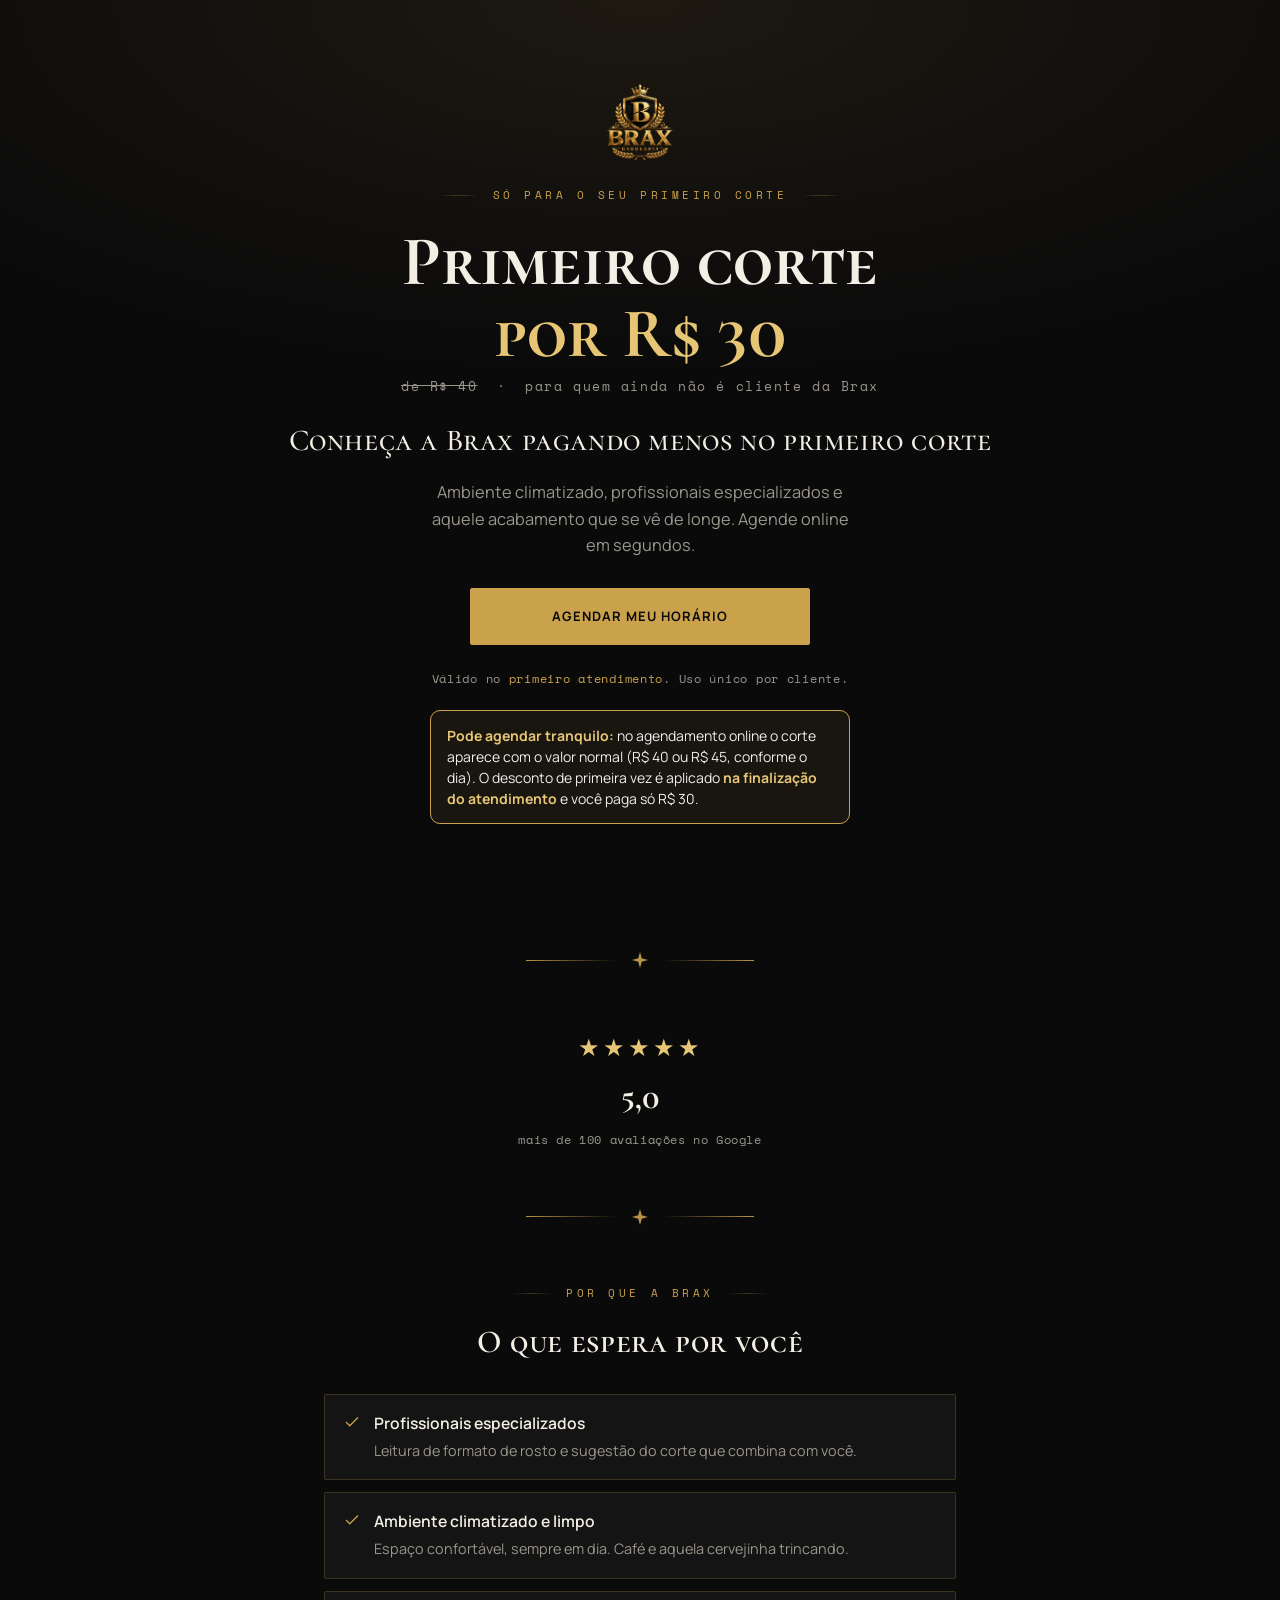
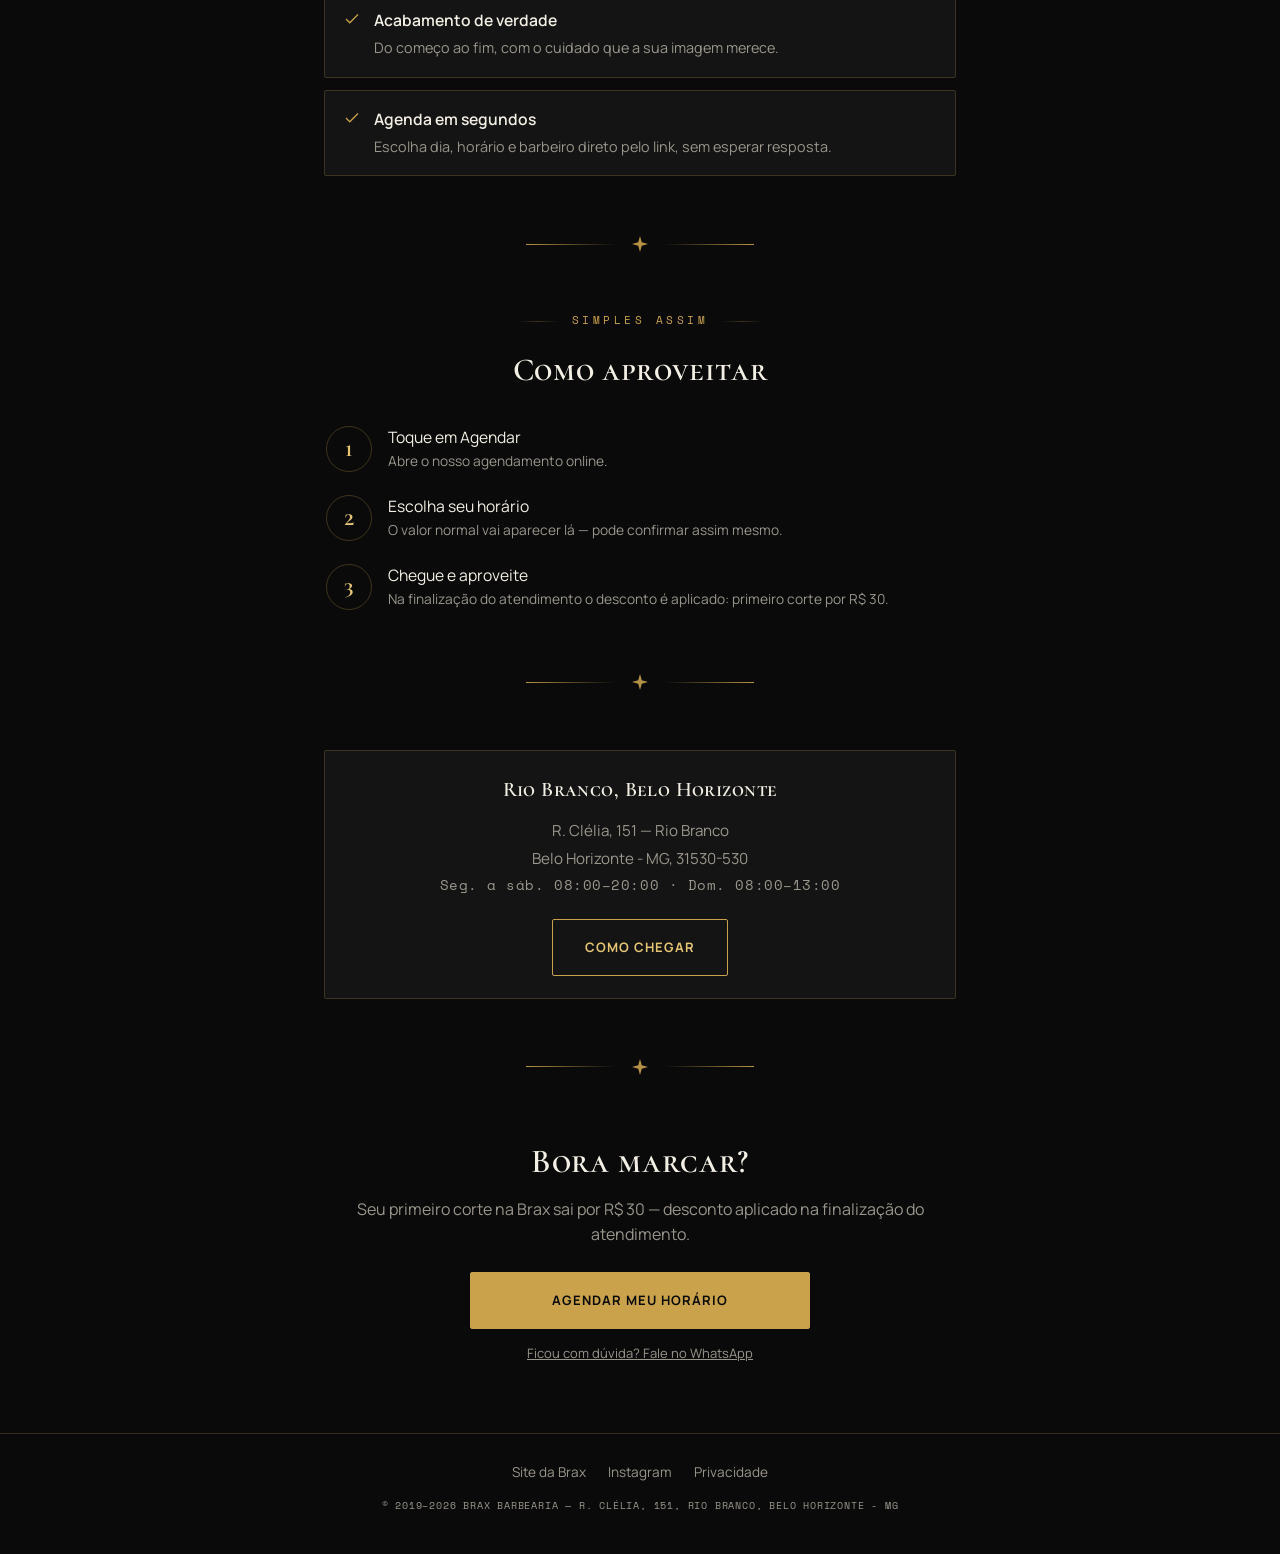
==== commit aebc63cc: "Galeria com 4 fotos novas (sai 2 fracas) e 'mais de 100 avaliações no Google' Co-Authored-By: Claude" ====
--- a/Site Brax/promo/index.html
+++ b/Site Brax/promo/index.html
@@ -290,7 +290,7 @@
     <div class="rating">
       <span class="stars">★★★★★</span>
       <span class="score">5,0</span>
-      <span class="count">99 avaliações no Google</span>
+      <span class="count">mais de 100 avaliações no Google</span>
     </div>
   </section>
 
